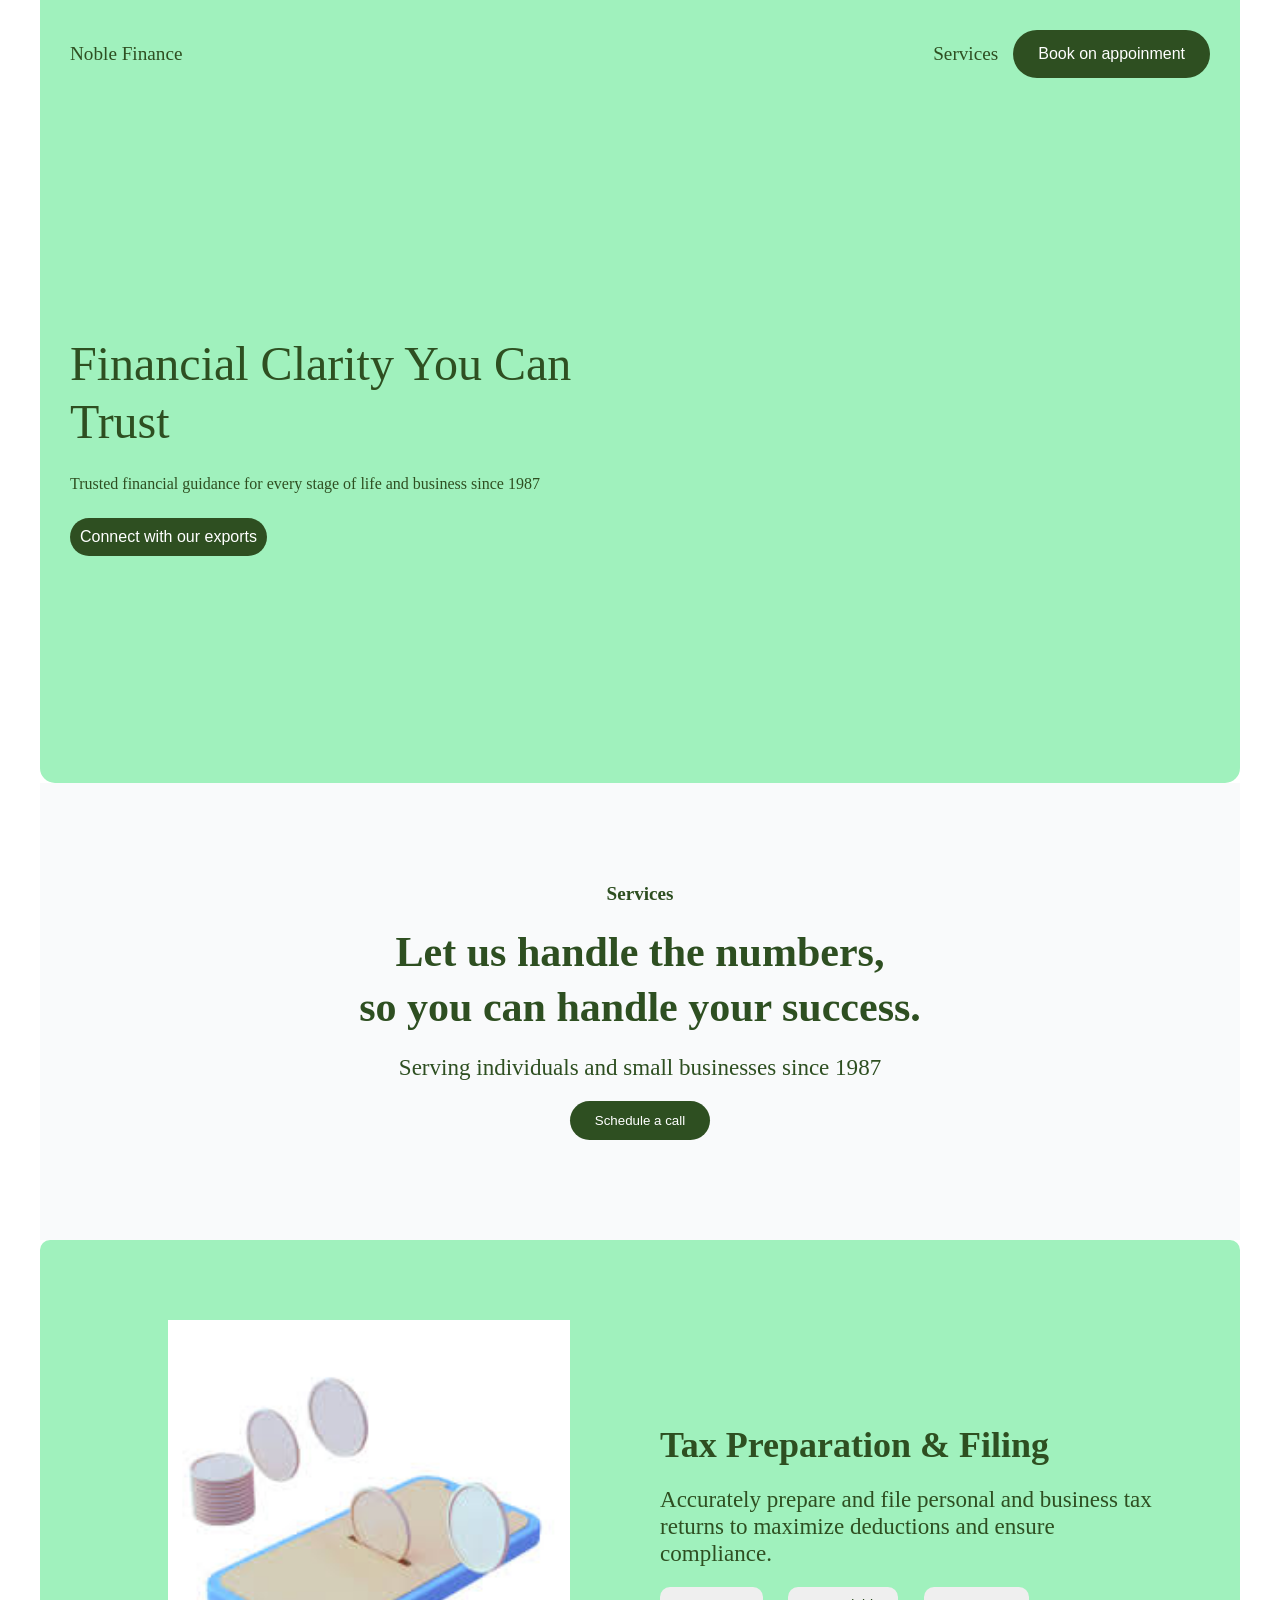
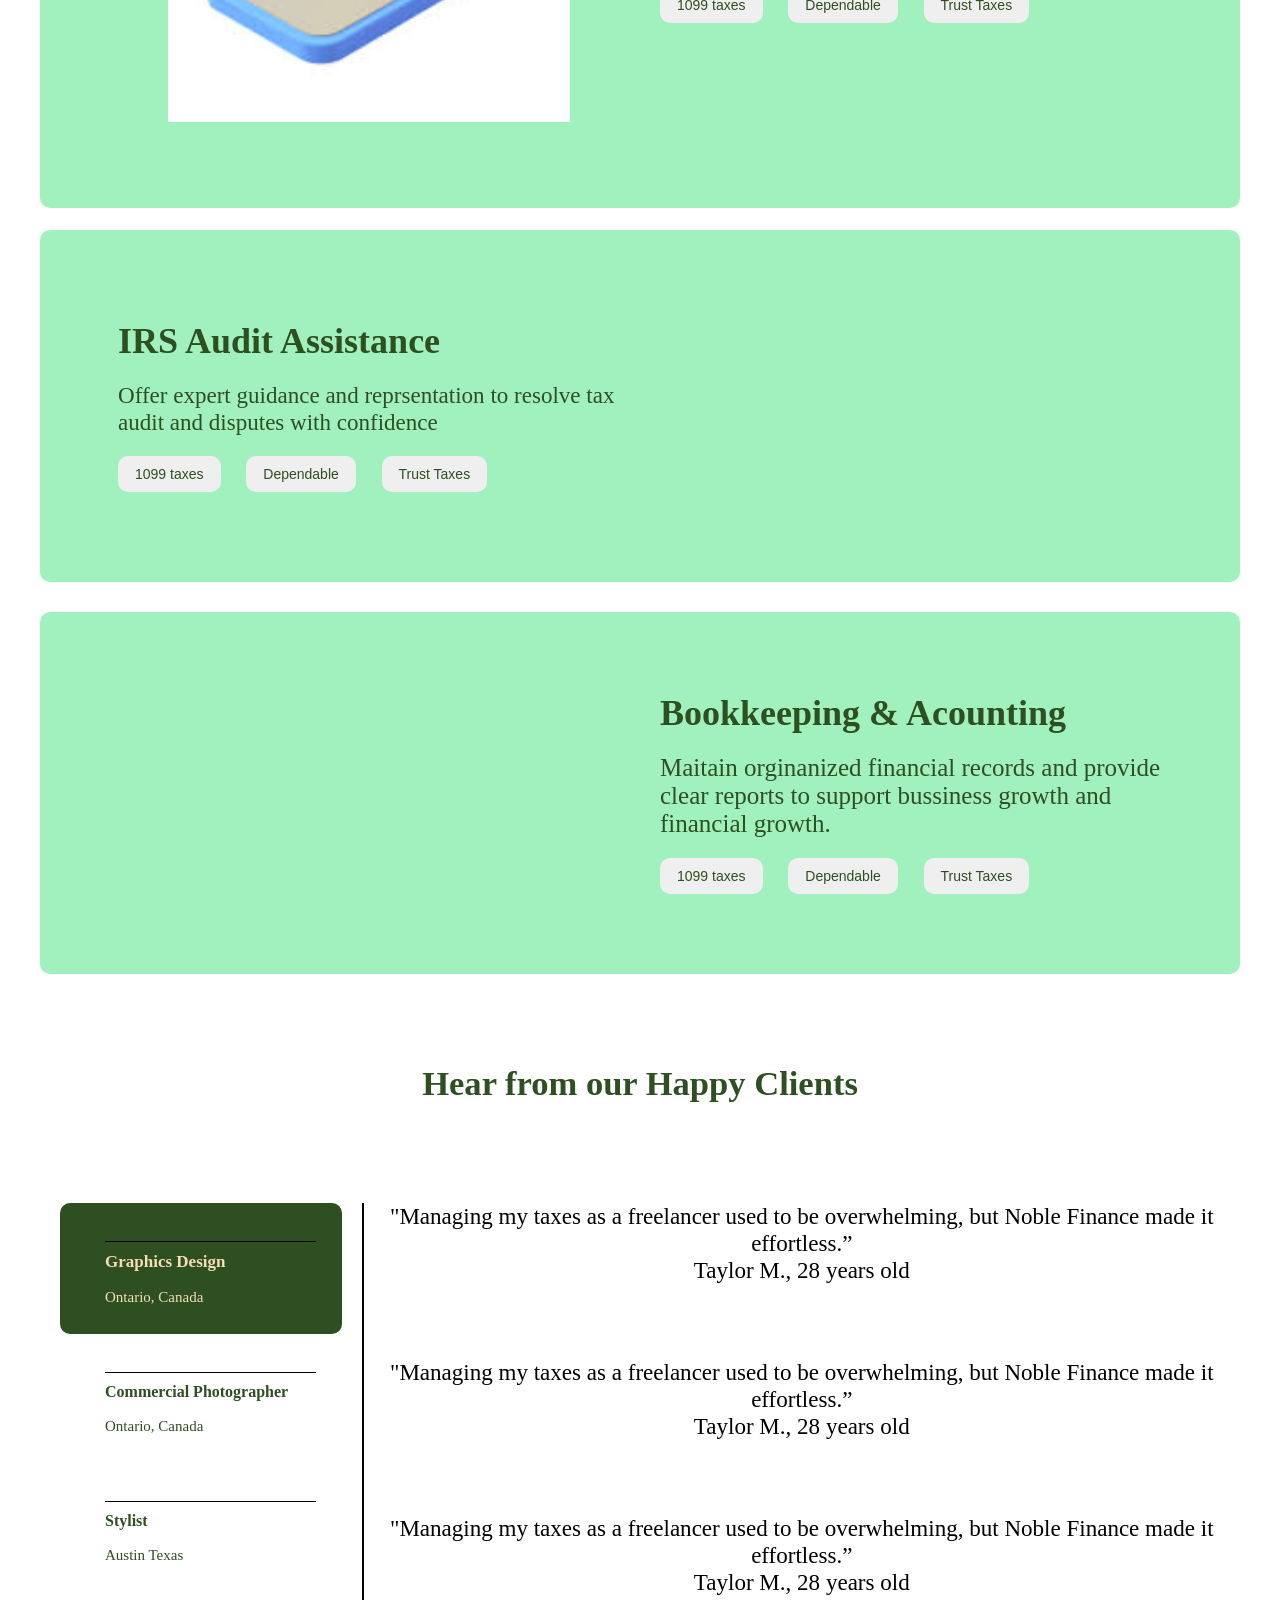
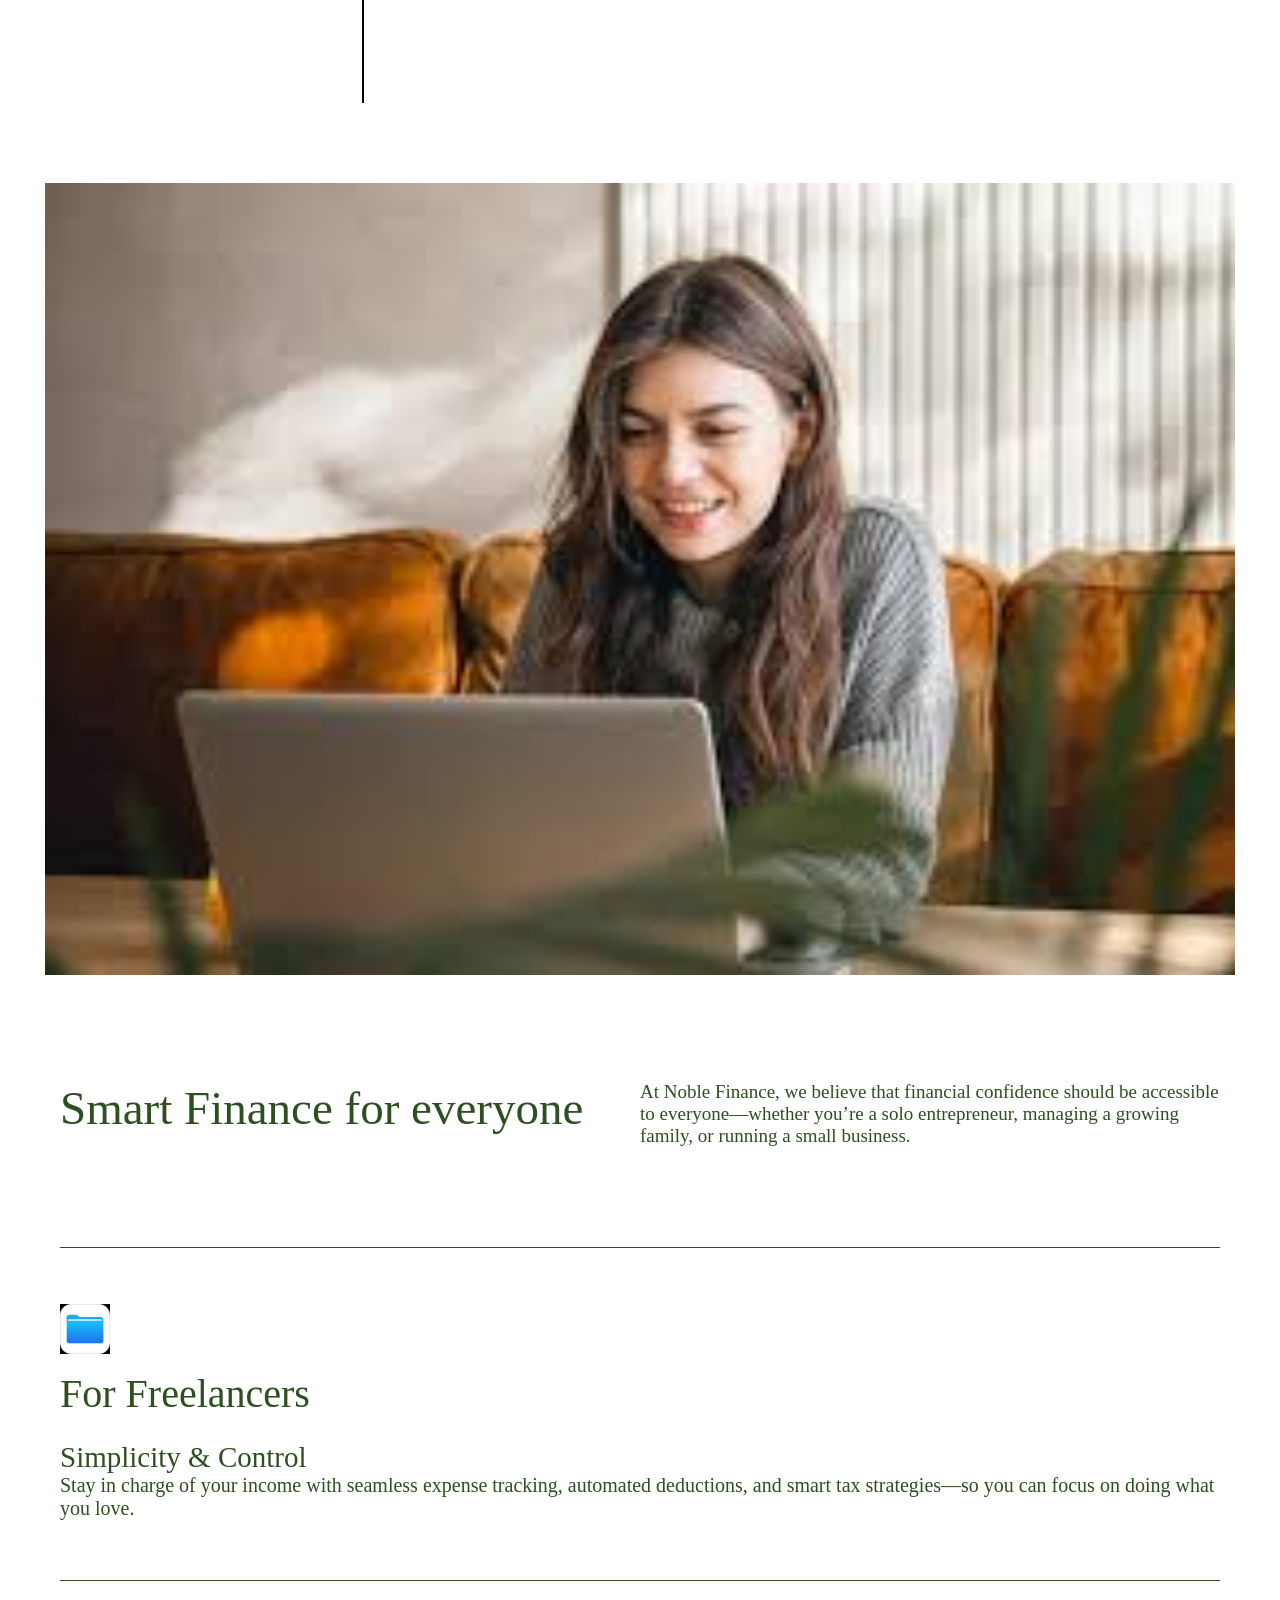
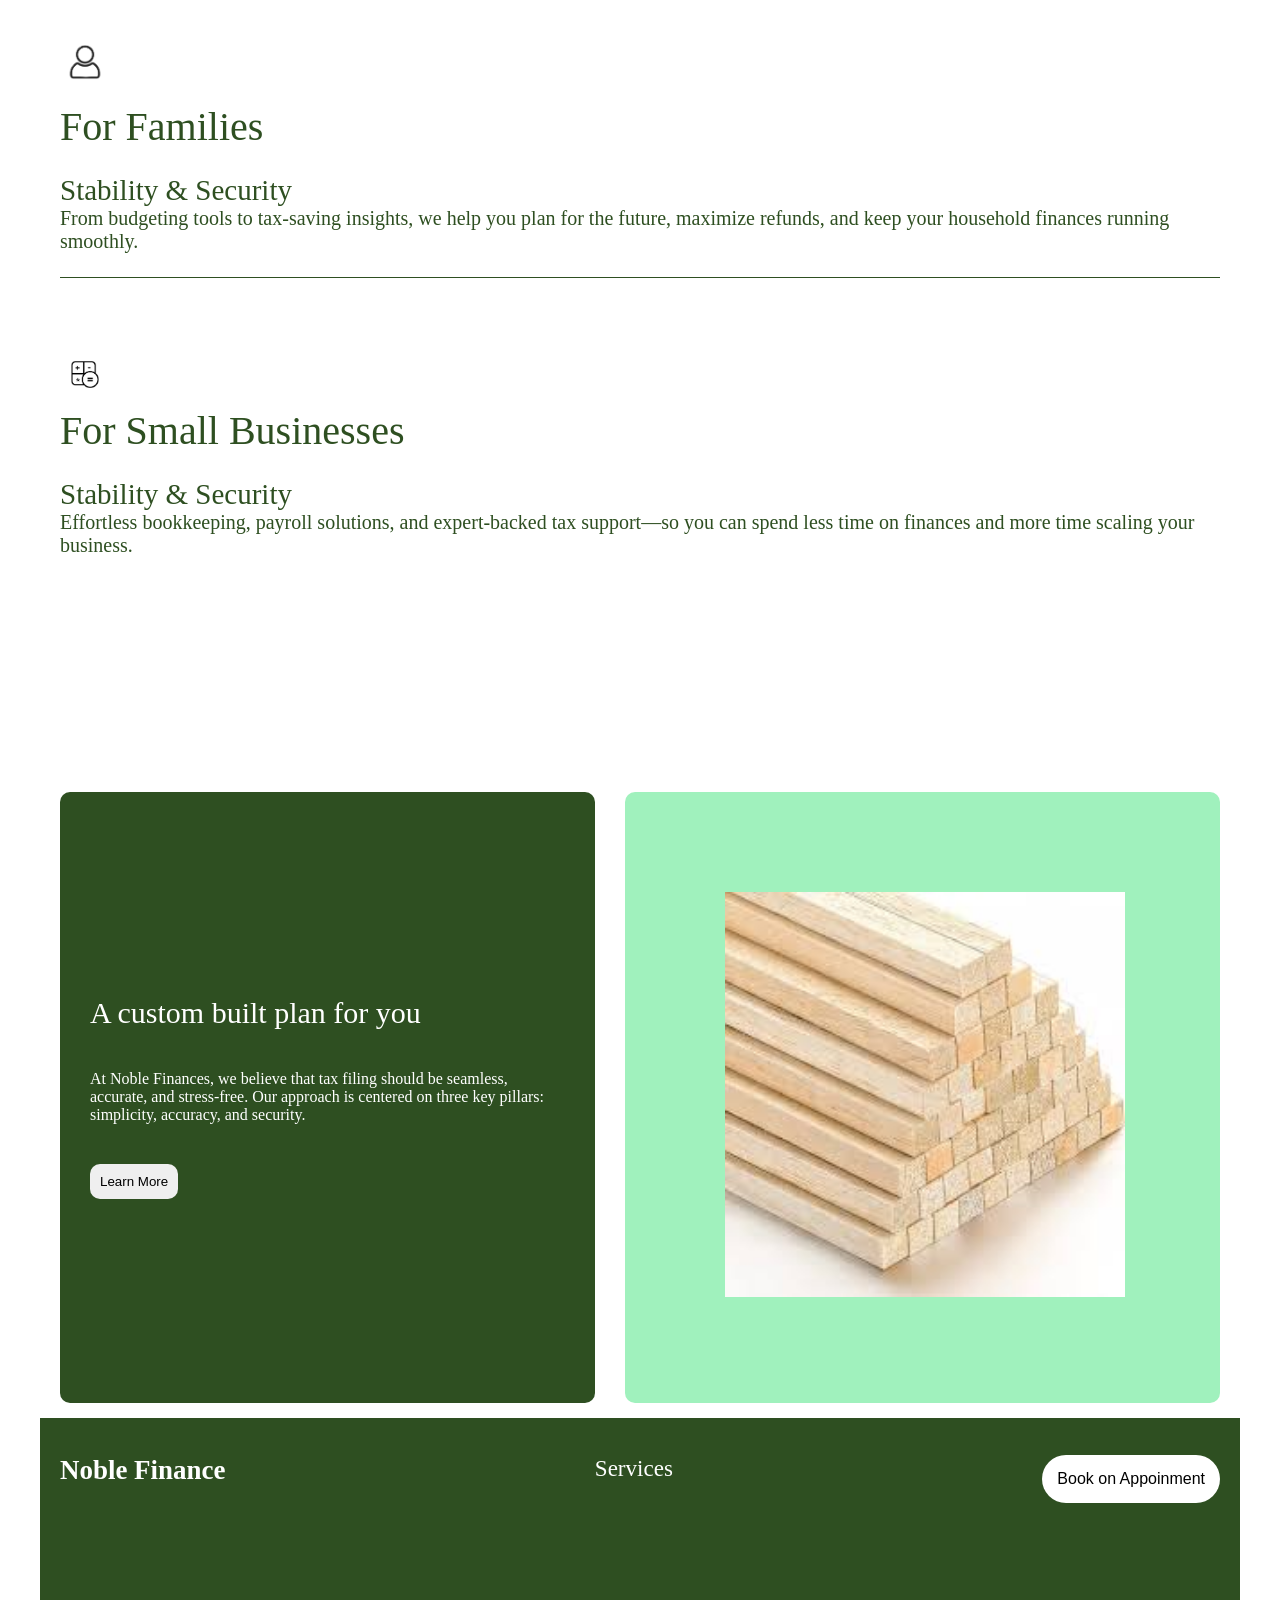
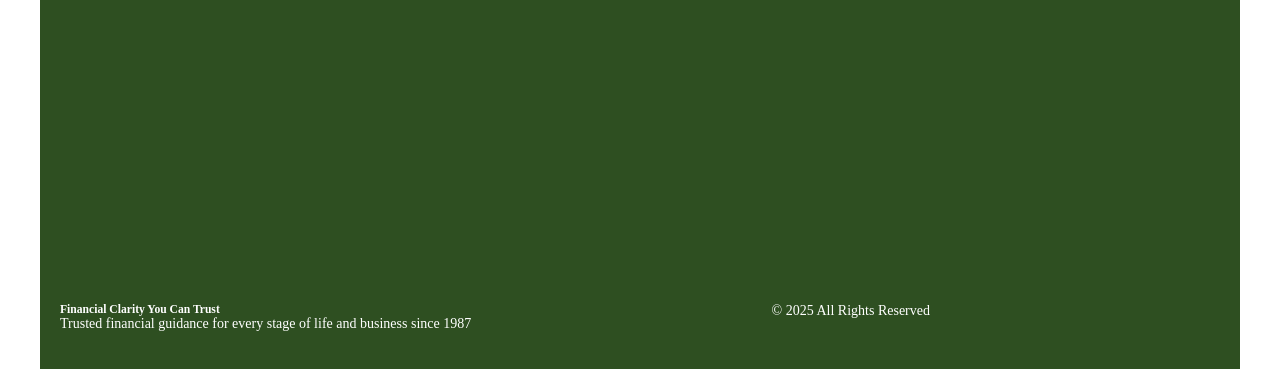
==== index.html @ bb0bbf6c "first commit" ====
<!doctype html>
<html lang="en">
  <head>
    <meta charset="UTF-8" />
    <meta name="viewport" content="width=device-width, initial-scale=1.0" />
    <link rel="stylesheet" href="style.css" />
    <title>Figma</title>
  </head>
  <body>
    <!-- NavBar -->
    <section>
      <div class="wrapper">
        <nav>
          <div class="Logo">
            <div>Noble Finance</div>
          </div>
          <div class="Nav-tables">
            <div><a href="Services.html" style="text-decoration: none;color: inherit;">Services</a></div>
            <div>
              <button><a href="booking.html" style="text-decoration: none;color: inherit;">Book <span>on appoinment</span></a></button>
            </div>
          </div>
        </nav>
      </div>
    </section>
    <!-- NavBar End -->
    <!-- MAin -->
    <section>
      <!-- Hero sectiom -->
      <div class="Main">
        <div class="wrapper">
          <div class="Hero-section">
            <div class="Hero-section-1">
              <div>
                <h3>Financial Clarity You Can Trust</h3>
              </div>
              <div>
                <p>
                  Trusted financial guidance for every stage of life and
                  business since 1987
                </p>
              </div>
              <div>
                <button>Connect with our exports</button>
              </div>
            </div>
            <div class="Hero-section-2">
              <img
                src="https://framerusercontent.com/images/1uCyG4A7eS5XrZx72uPsI8pF8Jg.png?width=686&height=658"
                alt=""
              />
            </div>
          </div>
        </div>
        <!-- Hero-section-End -->
        <!-- Services-Section -->
        <div class="wrapper">
          <section class="services">
            <div class="services-content">
              <h5>Services</h5>

              <h1>
                Let us handle the numbers,<br />
                so you can handle your success.
              </h1>

              <p>Serving individuals and small businesses since 1987</p>

              <button>Schedule a call</button>
            </div>
          </section>
        </div>
        <!-- services-section-end -->
        <!-- tax-section-start -->
        <div class="wrapper">
          <section class="tax">
            <div class="tax-container">
              <div class="tax-left">
                <img
                  src="[data-uri]"
                  alt="logo"
                />
              </div>

              <div class="tax-right">
                <h2>Tax Preparation & Filing</h2>
                <p>
                  Accurately prepare and file personal and business tax returns
                  to maximize deductions and ensure compliance.
                </p>

                <div class="features">
                  <button>1099 taxes</button>
                  <button>Dependable</button>
                  <button>Trust Taxes</button>
                </div>
              </div>
            </div>
          </section>
        </div>
        <!-- tax-section-end -->

        <!-- Benefit-section-start -->
        <div class="wrapper">
          <section class="Benefit-tax">
            <div class="Benefit-section">
              <div class="Benefit-right">
                <h2>IRS Audit Assistance</h2>
                <p>
                  Offer expert guidance and reprsentation to resolve tax audit
                  and disputes with confidence
                </p>

                <div class="features">
                  <button>1099 taxes</button>
                  <button>Dependable</button>
                  <button>Trust Taxes</button>
                </div>
              </div>
              <div class="Benefit-left">
                <img
                  src="https://encrypted-tbn1.gstatic.com/images?q=tbn:ANd9GcRqYCNcQDuOXvD6Y69pjGWUDdNzlSWhNcl59AVIXjoXqSaFPPNF"
                  alt=""
                />
              </div>
            </div>
          </section>
        </div>

        <!-- benefit-end-end -->
        <!-- CTA-sectiom-start -->
        <div class="wrapper">
          <section class="CTA">
            <div class="CTA-section">
              <div class="CTA-left">
                <img
                  src="https://encrypted-tbn0.gstatic.com/images?q=tbn:ANd9GcSzObElxvmZ9E0x_SMAFtZwhP_xDdFGvEmGbBU9E3GFb-F5IbGw"
                  alt=""
                />
              </div>
              <div class="CTA-right">
                 <h2>Bookkeeping & Acounting</h2>
                <p>
                  Maitain orginanized financial records and provide clear  reports to support bussiness growth and financial growth.
                </p>
                <div class="features">
                  <button>1099 taxes</button>
                  <button>Dependable</button>
                  <button>Trust Taxes</button>
                </div>
              </div>
          </section>
        </div>
        <!-- CTA-section-end -->
         <!-- Client-section-start-->
        <div class="wrapper">
          <section class="client-section">
            <div class="client-head">
              <h2>Hear from our Happy Clients</h2>
            </div>
            <div class="client-down">

            <div class="client-left">
              <a class="box">
                <hr style="border: 0; border-top: 1px solid black;width: 110%; margin: 10px 0;">
                <div class="box-up"><h2>Graphics Design</h2></div>
                <div class="box-down"><p>Ontario, Canada</p></div>
              </a>   

                 <div class="box-1">
                <hr style="border: 0; border-top: 1px solid black; width: 110%;  margin: 10px 0;">
                <div class="box-up"><h2>Commercial Photographer</h2></div>
                <div class="box-down"><p>Ontario, Canada</p></div>
                </div> 
                
                <div class="box-1">
                <hr style="border: 0; border-top: 1px solid black;  width: 110%; margin: 10px 0;">
                <div class="box-up"><h2>Stylist</h2></div>
                <div class="box-down"><p>Austin Texas</p></div>
                </div> 
            </div>
            
            <div class="line"></div>
            <div class="client-right">
              <div class="client-right-1">
              <div>
              <p>"Managing my taxes as a freelancer used to be overwhelming, but Noble Finance made it effortless.”</p>
              </div>
              <div><p>Taylor M., 28 years old</p></div>
              </div>
              <div class="client-right-2">
              <div>
              <p>"Managing my taxes as a freelancer used to be overwhelming, but Noble Finance made it effortless.”</p>
              </div>
              <div><p>Taylor M., 28 years old</p></div>
              </div>
              <div>
              <div class="client-right-3">
                <div>
              <p>"Managing my taxes as a freelancer used to be overwhelming, but Noble Finance made it effortless.”</p>
                </div>
                <div><p>Taylor M., 28 years old</p></div>
              </div>
              
              </div>
              </div>
            </div>
            
            
          </section>
        </div>
        <!-- Client-section-end -->
         <!-- image -->
          <div class="wrapper">
            <section class="image">
              <div class="img">
                <img src="[data-uri]" alt="">
              </div>
            </section>
          </div>
          <!-- image-end -->
           <!-- Smart Finance -start -->
            <div class="wrapper">
              <section class="Smart-Finance">
                <div class="Finance">
<div class="Finance-left">
  <h2>Smart Finance for everyone</h2>
</div>
<div class="Finance-right">
  <p>At Noble Finance, we believe that financial confidence should be accessible to everyone—whether you’re a solo entrepreneur, managing a growing family, or running a small business.</p>
</div> 
                </div>
                <div class="bar"></div>
                <div class="Finance-1">
<div class="Finance-1-left">
  
  <div>
    <img src="[data-uri]" alt="">
  </div>
  <div>
  <h2>For Freelancers</h2>
  </div>
</div>
<div class="Finance-1-right">
  <h4>Simplicity & Control</h4>
<p>Stay in charge of your income with seamless expense tracking, automated deductions, and smart tax strategies—so you can focus on doing what you love.</p></div> 
                </div>
                <div class="bar"></div>
                <div class="Finance-1">
<div class="Finance-1-left">
  
  <div>
<img src="[data-uri]" alt="">  </div>
  <div>
  <h2>For Families</h2>
  </div>
</div>
<div class="Finance-1-right">
  <h4>Stability & Security</h4>
<p>From budgeting tools to tax-saving insights, we help you plan for the future, maximize refunds, and keep your household finances running smoothly.</p>                </div>
                <div class="bar"></div>
                <div class="Finance-1">
<div class="Finance-1-left">
  
  <div>
<img src="[data-uri]" alt="">  </div>
  <div>
  <h2>For Small Businesses</h2>
  </div>
</div>
<div class="Finance-1-right">
  <h4>Stability & Security</h4>
<p>Effortless bookkeeping, payroll solutions, and expert-backed tax support—so you can spend less time on finances and more time scaling your business.</p>                </div>
             
              </section>
            </div>
            <!-- Smart Finance -end -->
             <!-- custom built section start -->
              <div class="wrapper">
                <section class="custom">
                  <div class="custom-built">
                    <div class="custom-built-left">
                      <div>
                        <h3>A custom built plan for you</h3>
                        
                        
                  <p>At Noble Finances, we believe that tax filing should be seamless, accurate, and stress-free. Our approach is centered on three key pillars: simplicity, accuracy, and security.</p>
                     <button>Learn More</button>
                </div>
                    </div>
                    <div class="custom-built-right">
                      <img src="[data-uri]" alt="">
                    </div>
                  </div> 

                  
                </section>
              </div>
              <!-- custom built  section end -->
               <!-- last-section-home-strt -->
                <div class="wrapper">
                  <section class="text">
                    <div class="heading">
                      <h3></h3>
                    </div>
                  </section>
                </div>
<!-- last-section home-end -->
         <!-- Footer-Section-start -->
          <div class="wrapper">
            <section class="footer-section">
              <div class="footer-inner">
                <div class="footer">
                  <h1>Noble Finance</h1>
                  <p><a href="Services.html" style="text-decoration: none;color: inherit;">Services</a></p>
                  <button><a href="booking.html" style="text-decoration: none;color: inherit;">Book <span>on Appoinment</span></a></button>
                </div>
                <div class="footer-end">
                  <div class="footer-end-left">
                    <h5>Financial Clarity You Can Trust</h5>
                    <p>Trusted financial guidance for every stage of life and business since 1987</p>
                  </div>
                  <div class="footer-end-right">
                    <p>© 2025 All Rights Reserved</p>
                  </div>
                </div>
              </div>
            </section>
          </div>
          <!-- Footer-section-end -->
      </div>
    </section>
    
  </body>
</html>
---- style.css ----
* {
  padding: 0;
  margin: 0;
  box-sizing: border-box;
}
section {
  width: 100%;
  padding: 0px 5px;
  font-size: larger;
}
.wrapper {
  width: 100%;
  max-width: 1200px;
  margin: 0 auto;
}
nav {
  background-color: rgb(160, 241, 189);
  display: flex;
  align-items: center;
  padding: 30px;
}
.Logo {
  width: 50%;
  color: rgb(46, 79, 33);
}
.Nav-tables {
  gap: 15px;
  width: 50%;
  color: rgb(46, 79, 33);
  display: flex;
  justify-content: end;
  align-items: center;
}
.Nav-tables button {
  border: none;
  color: white;
  font-size: medium;
  background-color: rgb(46, 79, 33);
  padding: 15px 25px;
  border-radius: 50px;
}
/* Main */
.Hero-section {
  height: 75vh;
  display: flex;
  align-items: center;
  background-color: rgb(160, 241, 189);
  color: rgb(46, 79, 33);
  border-bottom-left-radius: 15px;
  border-bottom-right-radius: 15px;
}
.Hero-section-1 {
  width: 60%;
  display: flex;
  flex-direction: column;
  gap: 25px;
  padding: 0px 30px;
}
.Hero-section-1 h3 {
  width: 78%;
  font-size: xxx-large;
  font-weight: 100;
  line-height: 1.2em;
}
.Hero-section-1 p {
  font-size: medium;
}
.Hero-section-1 button {
  color: white;
  font-size: medium;
  background-color: rgb(46, 79, 33);
  padding: 10px;
  border-radius: 50px;
  border: none;
}
.Hero-section-2 {
  width: 40%;
}
.Hero-section-2 img {
  width: 410px;
  position: relative;
}
/* Servies */
.services {
  padding: 100px 20px;
  background: #f9fafb;
  text-align: center;
}

.services-content {
  max-width: 800px;
  margin: auto;
}

.services h5 {
  color: #6b7280;
  margin-bottom: 20px;
  color: rgb(46, 79, 33);
}

.services h1 {
  font-size: 42px;
  color: rgb(46, 79, 33);
  line-height: 1.3;
}

.services p {
  margin: 20px 0;
  color: rgb(46, 79, 33);
}

.services button {
  padding: 12px 25px;
  background-color: rgb(46, 79, 33);
  border: none;
  border-radius: 25px;
  color: white;
}
/* tax */
.tax {
  padding: 80px 20px;
  background-color: rgb(160, 241, 189);
  border-radius: 10px;
}

.tax-container {
  width: 90%;
  margin: auto;
  display: flex;
  align-items: center;
  justify-content: space-between;
  gap: 40px;
  color: rgb(46, 79, 33);
}

.tax-left {
  width: 50%;
  text-align: center;
}

.tax-left img {
  width: 80%;
}

.tax-right {
  width: 50%;
}

.tax-right h2 {
  font-size: 36px;
  color: rgb(46, 79, 33);
  margin-bottom: 20px;
}

.tax-right p {
  color: rgb(46, 79, 33);
  margin-bottom: 20px;
}

.features button {
  margin-right: 20px;
  color: rgb(46, 79, 33);
  font-size: 14px;
  border-radius: 10px;
  padding: 10px 17px;
  border: none;
}
/* tax-section-end */
/* benefit-section-start */
.Benefit-tax {
  margin: 22px 20px 30px 0px;
  padding: 90px 20px;
  background-color: rgb(160, 241, 189);
  border-radius: 10px;
}
.Benefit-section {
  width: 90%;
  margin: auto;
  display: flex;
  align-items: center;
  justify-content: space-between;
  gap: 40px;
  color: rgb(46, 79, 33);
}
.Benefit-right {
  width: 50%;
}
.Benefit-left img {
  width: 80%;
}
.Benefit-left {
  width: 50%;
}
.Benefit-right h2 {
  font-size: 36px;
  color: rgb(46, 79, 33);
  margin-bottom: 20px;
}
.Benefit-right p {
  color: rgb(46, 79, 33);
  margin-bottom: 20px;
}
/* benefit-section-end */
/* CTA */
.CTA {
  padding: 80px 20px;
  background-color: rgb(160, 241, 189);
  border-radius: 10px;
}
.CTA-section {
  width: 90%;
  margin: auto;
  display: flex;
  align-items: center;
  justify-content: space-between;
  gap: 40px;
  color: rgb(46, 79, 33);
}
.CTA-left {
  width: 50%;
}
.CTA-left img {
  width: 80%;
}
.CTA-right {
  width: 50%;
}
.CTA-right h2 {
  font-size: 36px;
  color: rgb(46, 79, 33);
  margin-bottom: 20px;
}
.CTA-right p {
  font-size: 25px;
  color: rgb(46, 79, 33);
  margin-bottom: 20px;
}
/* CTA-section-end */
/* Client-section-start */
.client-section {
  padding: 80px 20px;
}

.client-head {
  text-align: center;
  color: rgb(46, 79, 33);
  margin: 10px;
}
.client-down {
  margin-top: 100px;
  width: 100%;
  display: flex;
}
.client-right {
  text-align: center;
}
.client-right-1,
.client-right-2,
.client-right-3 {
  margin-bottom: 75px;
}
.client-left {
  color: wheat;

  display: flex;

  width: 27%;
  border-radius: 10px;
  flex-direction: column;
}
.box-:active {
  background-color: lightgreen;
}

.box {
  background-color: rgb(46, 79, 33);
  font-size: 15px;
  padding: 28px 45px;
  border-radius: 10px;
}
.box h2 {
  margin-bottom: 17px;
  font-size: 17px;
}
.box-1 {
  color: rgb(46, 79, 33);
  font-size: 15px;
  padding: 28px 45px;
  border-radius: 10px;
}
.box-1 h2 {
  margin-bottom: 17px;
  font-size: 16px;
}
.line {
  border-left: 2px solid black; /* Line ka rang aur motai */
  height: 500px; /* Line ki lambai */
  margin: 0 20px; /* Line ke dono taraf fasla */
}
/* Client-section-end */
.image img {
  width: 100%;
}
/* Finance-start */
.Smart-Finance {
  padding: 100px 20px;
  color: rgb(46, 79, 33);
}
.Finance {
  display: flex;
  margin-bottom: 100px;
}
.Finance-left {
  width: 50%;
}
.Finance-left h2 {
  font-weight: 100;
  font-size: 47px;
}
.Finance-right {
  width: 50%;
}
.Finance-right p {
  font-size: 19px;
  font-weight: 100;
}
.bar {
  border-bottom: 1px solid rgb(46, 79, 33);
  width: 100%;
}
.Finance-1 {
  margin-bottom: 60px;
  margin-top: 56px;
  display: flex;
  flex-direction: column;
  gap: 24px;
}
.Finance-1-left img {
  width: 50px;
  margin-bottom: 10px;
}

.Finance-1-left h2 {
  font-weight: 100;
  font-size: 40px;
}
.Finance-1-right {
}
.Finance-1-right h4 {
  font-size: 29px;
  font-weight: 100;
}
.Finance-1-right p {
  font-weight: 100;
  font-size: 20px;
}
/* Finance-end */
/* custom-built strt */
.custom-built {
  display: flex;
}

.custom-built-left {
  width: 50%;
  padding: 100px 30px;
  background-color: rgb(46, 79, 33);
  border-radius: 10px;
  margin: 15px;
  color: white;
  display: flex;
  align-items: center;
}
.custom-built-left h3 {
  margin-bottom: 40px;
  font-size: 30px;
  font-weight: 100;
}
.custom-built-left p {
  margin-bottom: 40px;
  font-size: 16px;
  font-weight: 100;
}
.custom-built-left button {
  border-radius: 10px;
  padding: 10px;
  border: none;
}
.custom-built-right {
  border-radius: 10px;
  margin: 15px;
  padding: 100px;
  width: 50%;
  background-color: rgb(160, 241, 189);
}
.custom-built-right img {
  width: 400px;
}
/* custom-built end */
/* footer */
.footer-section {
  padding: 37px 20px;
  background-color: rgb(46, 79, 33);
  color: white;
}
.footer {
  display: flex;
  justify-content: space-between;
  margin-bottom: 400px;
}
footer h1 {
  font-size: large;
}
.footer-end {
  width: 75%;
  display: flex;
  font-size: 14px;
  justify-content: space-between;
}
.footer button {
  border: none;
  color: black;
  font-size: medium;
  background-color: white;
  padding: 15px;
  border-radius: 50px;
}
/* footer-end */
/* media Queery */
@media only screen and (width: 1280px) and (height: 538px) {
}
@media only screen and (width: 800px) and (height: 538px) {
  .wrapper {
    width: 100%;
    max-width: 1140px;
    margin: 0 auto;
  }
  nav {
    background-color: rgb(160, 241, 189);
    display: flex;
    align-items: center;
    padding: 20px 30px;
  }
  .Logo {
    width: 50%;
    color: rgb(46, 79, 33);
  }
  .Nav-tables {
    gap: 15px;
    width: 50%;
    color: rgb(46, 79, 33);
    display: flex;
    justify-content: end;
    align-items: center;
  }
  .Nav-tables button {
    color: white;
    font-size: 11px;
    background-color: rgb(46, 79, 33);
    padding: 10px 20px;
    border-radius: 50px;
  }
  .Hero-section {
    height: 85vh;
    display: flex;
    align-items: center;
    background-color: rgb(160, 241, 189);
    color: rgb(46, 79, 33);
    border-bottom-left-radius: 15px;
    border-bottom-right-radius: 15px;
  }
  .Hero-section-1 {
    width: 60%;
    display: flex;
    flex-direction: column;
    gap: 25px;
    padding: 0px 30px;
  }
  h3 {
    width: 79%;
    font-size: xxx-large;
    font-weight: 100;
    line-height: 1.2em;
  }
  .Hero-section-1 p {
    font-size: 20px;
  }
  .Hero-section-1 button {
    color: white;
    font-size: 14px;
    background-color: rgb(46, 79, 33);
    padding: 10px 20px;
    border-radius: 50px;
  }
  .Hero-section-2 {
    width: 40%;
  }
  .Hero-section-2 img {
    width: 300px;
    position: relative;
    left: 10px;
    top: 9px;
  }
  .tax {
    padding: 80px 20px;
    background-color: rgb(160, 241, 189);
    border-radius: 10px;
  }

  .tax-container {
    width: 90%;
    margin: auto;
    display: flex;
    align-items: center;
    justify-content: space-between;
    gap: 40px;
    color: rgb(46, 79, 33);
  }

  .tax-left {
    width: 50%;
    text-align: center;
  }

  .tax-left img {
    width: 80%;
  }

  .tax-right {
    width: 50%;
  }

  .tax-right h2 {
    font-size: 36px;
    color: rgb(46, 79, 33);
    margin-bottom: 20px;
  }

  .tax-right p {
    font-size: smaller;
    color: rgb(46, 79, 33);
    margin-bottom: 20px;
  }
  .features {
    display: flex;
    font-size: 20px;
  }
  .features button {
    margin-right: 20px;
    color: rgb(46, 79, 33);
    font-size: 14px;
    border-radius: 10px;
    padding: 6px;
    border: none;
  }
  .Benefit-tax {
    margin: 22px 20px 30px 0px;
    padding: 90px 20px;
    background-color: rgb(160, 241, 189);
    border-radius: 10px;
  }
  .Benefit-section {
    width: 90%;
    margin: auto;
    display: flex;
    align-items: center;
    justify-content: space-between;
    gap: 40px;
    color: rgb(46, 79, 33);
  }
  .Benefit-right {
    width: 52%;
  }
  .Benefit-left img {
    width: 100%;
  }
  .Benefit-left {
    width: 48%;
  }
  .Benefit-right h2 {
    font-size: 36px;
    color: rgb(46, 79, 33);
    margin-bottom: 20px;
  }
  .Benefit-right p {
    font-size: 15px;
    color: rgb(46, 79, 33);
    margin-bottom: 20px;
  }
  .CTA-right h2 {
    font-size: 28px;
    color: rgb(46, 79, 33);
    margin-bottom: 20px;
  }
  .CTA-right p {
    font-size: 15px;
    color: rgb(46, 79, 33);
    margin-bottom: 20px;
  }
  /* Client-section-start */
  .client-section {
    padding: 20px 10px;
  }

  .client-head {
    text-align: center;
    color: rgb(46, 79, 33);
    font-size: 20px;
  }
  .client-down {
    width: 100%;
    display: flex;
  }
  .client-left {
    color: wheat;
    display: flex;
    width: 50%;
    border-radius: 10px;
    flex-direction: column;
  }
  .client-right {
    display: flex;
    flex-direction: column;
    gap: 75px;
  }
  .client-right-1,
  .client-right-2,
  .client-right-3 {
    margin-bottom: 15px;
    font-size: smaller;
    text-align: center;
    display: flex;
    flex-direction: column;
    gap: 10px;
  }

  .box {
    background-color: rgb(46, 79, 33);
    font-size: 15px;
    padding: 28px 45px;
    border-radius: 10px;
  }
  .box h2 {
    margin-bottom: 17px;
    font-size: 17px;
  }
  .box-1 {
    color: rgb(46, 79, 33);
    font-size: 15px;
    padding: 28px 45px;
    border-radius: 10px;
  }
  .box-1 h2 {
    margin-bottom: 17px;
    font-size: 16px;
  }
  .line {
    border-left: 2px solid black; /* Line ka rang aur motai */
    height: 500px; /* Line ki lambai */
    margin: 0 20px; /* Line ke dono taraf fasla */
  }
  /* custom-built strt */
  .custom-built {
    display: flex;
  }

  .custom-built-left {
    width: 50%;
    padding: 10px 20px;
    background-color: rgb(46, 79, 33);
    border-radius: 10px;
    margin: 5px;
    color: white;
    display: flex;
    align-items: center;
  }
  .custom-built-left h3 {
    margin-bottom: 36px;
    font-size: 23px;
    font-weight: 100;
  }
  .custom-built-left p {
    margin-bottom: 40px;
    font-size: 16px;
    font-weight: 100;
  }
  .custom-built-left button {
    border-radius: 10px;
    padding: 10px;
    border: none;
  }
  .custom-built-right {
    border-radius: 10px;
    margin: 5px;
    width: 50%;
    background-color: rgb(160, 241, 189);
  }
  .custom-built-right img {
    width: 200px;
  }

  /* Finance-start */
  .Smart-Finance {
    padding: 10px;
    color: rgb(46, 79, 33);
  }
  .Finance {
    display: flex;
    align-items: center;
    margin-bottom: 100px;
  }
  .Finance-left {
    width: 50%;
  }
  .Finance-left h2 {
    text-align: center;
    font-weight: 100;
    font-size: 33px;
  }
  .Finance-right {
    width: 50%;
  }
  .Finance-right p {
    margin-top: 48px;
    margin-left: 10px;
    font-size: 18px;
    font-weight: 100;
  }
  .bar {
    border-bottom: 1px solid rgb(46, 79, 33);
    width: 100%;
  }
  .Finance-1 {
    margin-bottom: 60px;
    margin-top: 56px;
    display: flex;
    flex-direction: column;
    gap: 24px;
  }
  .Finance-1-left img {
    width: 30px;
    margin-bottom: 10px;
  }

  .Finance-1-left h2 {
    font-weight: 100;
    font-size: 33px;
  }
  .Finance-1-right {
  }
  .Finance-1-right h4 {
    font-size: 20px;
    font-weight: 100;
  }
  .Finance-1-right p {
    font-weight: 100;
    font-size: 20px;
  }
  /* Finance-end */
  /* footer */
  .footer-section {
    padding: 20px;
    background-color: rgb(46, 79, 33);
    color: white;
  }
  .footer {
    display: flex;
    justify-content: space-between;
    margin-bottom: 200px;
  }
  .footer h1 {
    font-size: 20px;
  }
  .footer-end {
    width: 100%;
    display: flex;
    font-size: 14px;
    justify-content: space-between;
  }
  .footer-end-left h5 {
    font-size: medium;
  }
  .footer button {
    border: none;
    color: black;
    font-size: small;
    background-color: white;
    padding: 10px;
    border-radius: 50px;
  }
  /* footer-end */
}
@media (max-width: 375px) and (max-height: 700px) {
  .wrapper {
    width: 100%;
    padding: 0 15px;
  }
  nav {
    background-color: rgb(160, 241, 189);
    display: flex;
    align-items: center;
    padding: 10px;
    border-bottom: 1px solid black;
  }
  .Logo {
    width: 50%;
    color: rgb(46, 79, 33);
  }
  .Nav-tables {
    gap: 15px;
    width: 50%;
    color: rgb(46, 79, 33);
    display: flex;
    justify-content: end;
    align-items: center;
  }
  .Nav-tables button {
    color: white;
    font-size: 11px;
    background-color: rgb(46, 79, 33);
    padding: 10px 20px;
    border-radius: 50px;
  }
  .Nav-tables button span {
    display: none;
  }

  .Hero-section {
    flex-direction: column-reverse;
    height: auto; /* ❗ important */
    padding: 20px 0;
  }

  .Hero-section-1 {
    width: 100%;
    padding: 0 15px;
    align-items: center;
    text-align: center;
  }
  .Hero-section-1 button {
    color: white;
    font-size: 14px;
    background-color: rgb(46, 79, 33);
    padding: 6px 11px;
    border-radius: 50px;
  }

  h3 {
    width: 100%;
    font-size: 23px;
  }
  p {
    font-size: medium;
  }
  .Hero-section-2 {
    width: 100%;
    text-align: center;
  }

  .Hero-section-2 img {
    width: 80%;
    position: static;
  }
  .services h1 {
    font-size: 28px;
  }
  .tax {
    background-color: rgb(160, 241, 189);
    border-radius: 10px;
  }

  .tax-container {
    display: block;
  }

  .tax-left {
    width: 100%;
  }

  .tax-left img {
  }

  .tax-right {
    margin-top: 15px;
    width: 100%;
  }

  .tax-right h2 {
    font-size: 24px;
    color: rgb(46, 79, 33);
  }

  .tax-right p {
    font-size: 14px;
  }
  .features {
    display: flex;
  }
  .features button {
    font-size: 9px;
    padding: 10px 10px;
  }
  .Benefit-tax {
    margin: 22px 20px 30px 0px;
    padding: 90px 20px;
    background-color: rgb(160, 241, 189);
    border-radius: 10px;
  }
  .Benefit-section {
    width: 90%;
    margin: auto;
    display: flex;
    flex-direction: column-reverse;
    align-items: center;
    justify-content: space-between;
    gap: 40px;
    color: rgb(46, 79, 33);
  }
  .Benefit-right {
    width: 100%;
  }
  .Benefit-left img {
    width: 100%;
  }
  .Benefit-left {
    width: 100%;
  }
  .Benefit-right h2 {
    font-size: 29px;
    color: rgb(46, 79, 33);
    margin-bottom: 20px;
  }
  .Benefit-right p {
    font-size: 15px;
    color: rgb(46, 79, 33);
    margin-bottom: 20px;
  }
  .CTA {
    padding: 80px 20px;
    background-color: rgb(160, 241, 189);
    border-radius: 10px;
  }
  .CTA-section {
    width: 90%;
    margin: auto;
    display: flex;
    flex-direction: column;
    align-items: center;
    justify-content: space-between;
    gap: 40px;
    color: rgb(46, 79, 33);
  }
  .CTA-left {
    width: 100%;
  }
  .CTA-left img {
    width: 90%;
  }
  .CTA-right {
    width: 100%;
  }
  .CTA-right h2 {
    font-size: 23px;
    color: rgb(46, 79, 33);
    margin-bottom: 20px;
  }
  .CTA-right p {
    font-size: 10px;
    color: rgb(46, 79, 33);
    margin-bottom: 20px;
  }
  /* foter */
  .footer-section {
    padding: 5px;
    background-color: rgb(46, 79, 33);
    color: white;
  }
  .footer {
    display: flex;
    align-items: center;
    justify-content: space-between;
    margin-bottom: 200px;
  }
  .footer h1 {
    font-size: medium;
  }
  .footer-end {
    width: 100%;

    font-size: 15px;
  }
  .footer-end-left p {
    font-size: 10px;
  }
  .footer-end-right p {
    font-size: 10px;
  }
  .footer button {
    border: none;
    color: black;
    font-size: medium;
    background-color: white;
    padding: 2px 12px;
    border-radius: 50px;
  }
  .footer button span {
    display: none;
  }
  /* Client-section-start */
  .client-section {
    padding: 20px 10px;
  }

  .client-head {
    text-align: center;
    color: rgb(46, 79, 33);
    font-size: 20px;
  }
  .client-down {
    width: 100%;
    display: flex;
  }
  .client-left {
    color: wheat;
    display: flex;
    width: 50%;
    border-radius: 10px;
    flex-direction: column;
  }
  .client-right {
    display: flex;
    flex-direction: column;
    gap: 75px;
  }
  .client-right-1,
  .client-right-2,
  .client-right-3 {
    margin-bottom: 14px;
    font-size: smaller;
    text-align: center;
    display: flex;
    flex-direction: column;
    gap: 10px;
  }

  .box {
    background-color: rgb(46, 79, 33);
    font-size: 15px;
    padding: 28px 45px;
    border-radius: 10px;
  }
  .box h2 {
    margin-bottom: 17px;
    font-size: 17px;
  }
  .box-1 {
    color: rgb(46, 79, 33);
    font-size: 15px;
    padding: 28px 45px;
    border-radius: 10px;
  }
  .box-1 h2 {
    margin-bottom: 17px;
    font-size: 16px;
  }
  .line {
    display: none;
    border-left: 2px solid black; /* Line ka rang aur motai */
    height: 500px; /* Line ki lambai */
    margin: 0 20px; /* Line ke dono taraf fasla */
  }
  /* Client-section-start */
  .client-section {
    padding: 20px 10px;
  }

  .client-head {
    text-align: center;
    color: rgb(46, 79, 33);
    font-size: 15px;
  }
  .client-down {
    width: 100%;
    display: flex;
  }
  .client-left {
    color: wheat;
    display: flex;
    width: 100%;
    border-radius: 10px;
    flex-direction: column;
  }
  .client-right {
    display: none;
  }
  .client-right-1,
  .client-right-2,
  .client-right-3 {
    margin-bottom: 15px;
    font-size: smaller;
    text-align: center;
    display: flex;
    flex-direction: column;
    gap: 10px;
  }

  .box {
    background-color: rgb(46, 79, 33);
    font-size: 15px;
    padding: 28px 45px;
    border-radius: 10px;
  }
  .box h2 {
    margin-bottom: 17px;
    font-size: 17px;
  }
  .box-1 {
    color: rgb(46, 79, 33);
    font-size: 15px;
    padding: 28px 45px;
    border-radius: 10px;
  }
  .box-1 h2 {
    margin-bottom: 17px;
    font-size: 16px;
  }
  .line {
    border-left: 2px solid black; /* Line ka rang aur motai */
    height: 500px; /* Line ki lambai */
    margin: 0 20px; /* Line ke dono taraf fasla */
  }
  /* custom-built strt */
  .custom-built {
    display: flex;
    flex-direction: column-reverse;
  }

  .custom-built-left {
    width: 100%;
    padding: 10px 20px;
    background-color: rgb(46, 79, 33);
    border-radius: 10px;
    margin: 5px;
    color: white;
    display: flex;
    align-items: center;
  }
  .custom-built-left h3 {
    margin-bottom: 36px;
    font-size: 23px;
    font-weight: 100;
  }
  .custom-built-left p {
    margin-bottom: 40px;
    font-size: 16px;
    font-weight: 100;
  }
  .custom-built-left button {
    border-radius: 10px;
    padding: 10px;
    border: none;
  }
  .custom-built-right {
    padding: 70px;
    border-radius: 10px;
    margin: 5px;
    width: 100%;
    background-color: rgb(160, 241, 189);
  }
  .custom-built-right img {
    width: 150px;
  }
  /* Finance-start */
  .Smart-Finance {
    padding: 10px;
    color: rgb(46, 79, 33);
  }
  .Finance {
    gap: 23px;
    display: flex;
    flex-direction: column;
    margin-bottom: 20px;
  }
  .Finance-left {
    width: 100%;
  }
  .Finance-left h2 {
    font-weight: 100;
    font-size: 28px;
  }
  .Finance-right {
    width: 100%;
  }
  .Finance-right p {
    font-size: 15px;
    font-weight: 100;
  }
  .bar {
    border-bottom: 1px solid rgb(46, 79, 33);
    width: 100%;
  }
  .Finance-1 {
    margin-bottom: 60px;
    margin-top: 6px;
    display: flex;
    flex-direction: column;
    gap: 20px;
  }
  .Finance-1-left img {
    width: 40px;
    margin-bottom: 10px;
  }

  .Finance-1-left h2 {
    font-weight: 100;
    font-size: 24px;
  }
  .Finance-1-right {
  }
  .Finance-1-right h4 {
    margin-bottom: 15px;
    font-size: 24px;
    font-weight: 100;
  }
  .Finance-1-right p {
    font-weight: 100;
    font-size: 15px;
  }
  /* Finance-end */
}
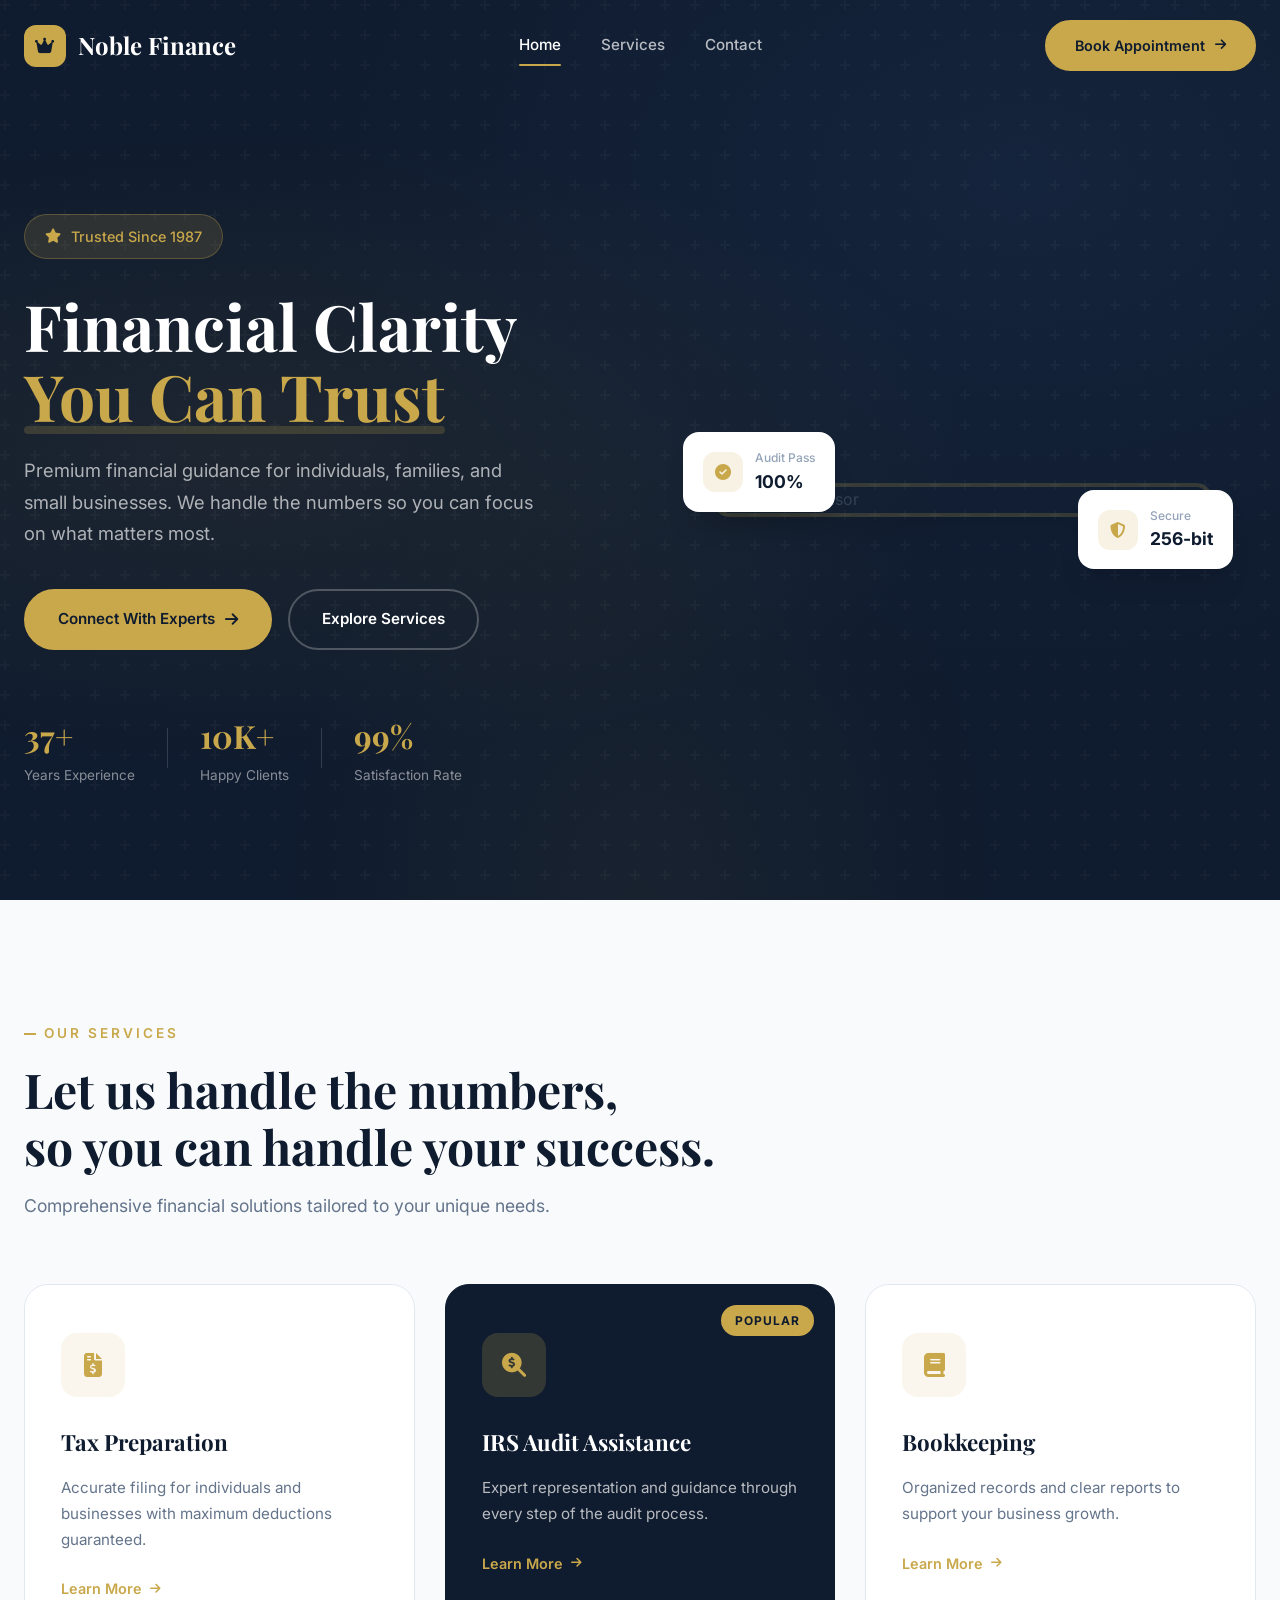
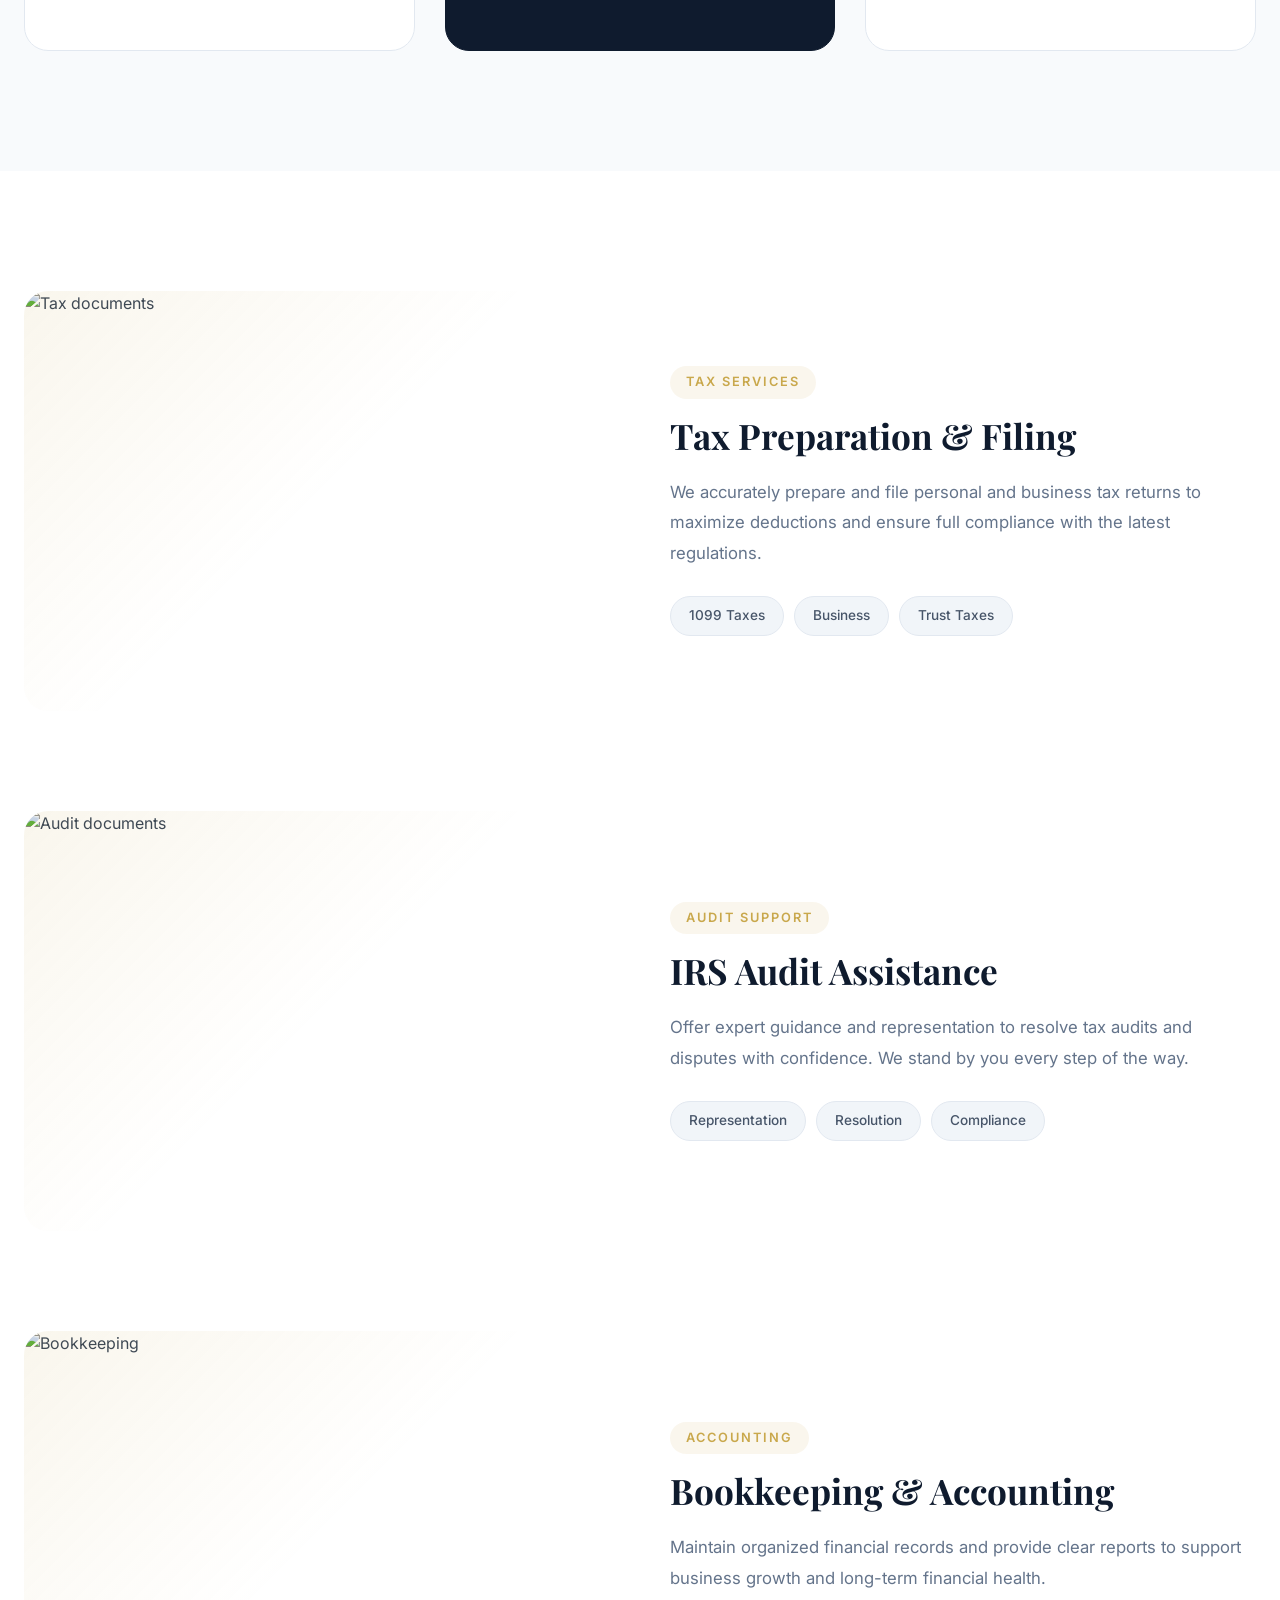
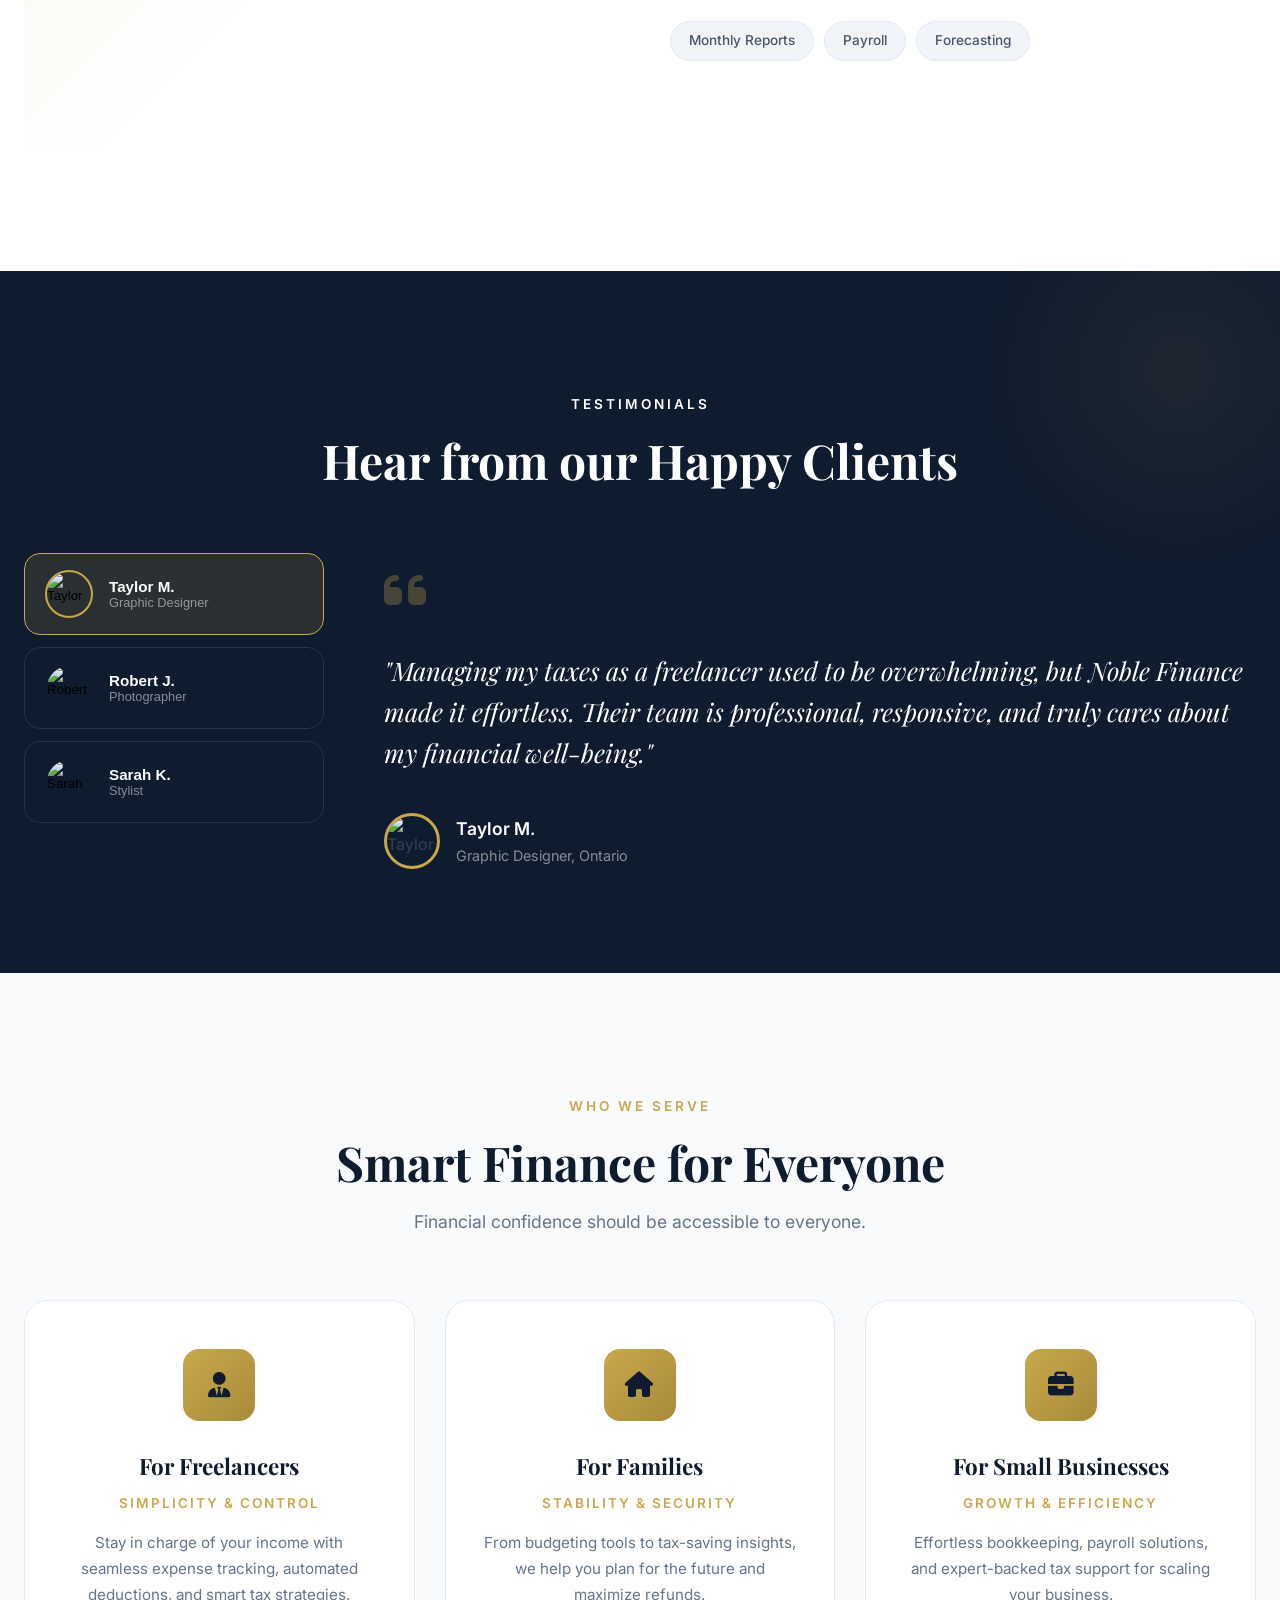
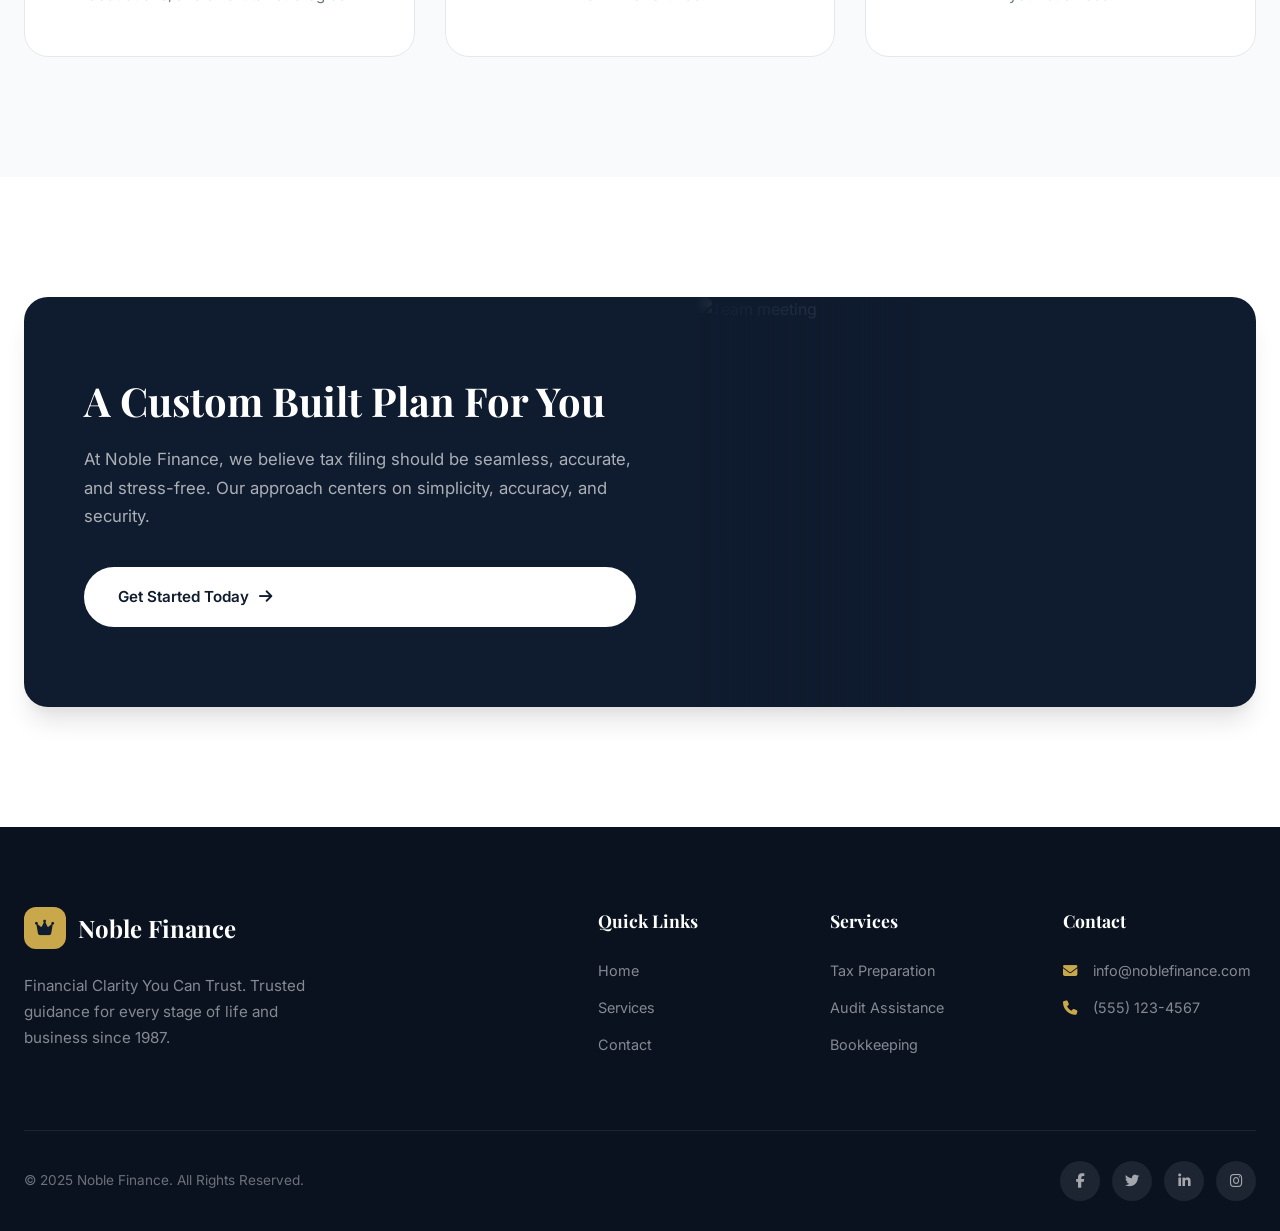
==== commit 18785eea: "chnge" ====
--- a/index.html
+++ b/index.html
@@ -1,335 +1,1862 @@
-<!doctype html>
+<!DOCTYPE html>
 <html lang="en">
-  <head>
-    <meta charset="UTF-8" />
-    <meta name="viewport" content="width=device-width, initial-scale=1.0" />
-    <link rel="stylesheet" href="style.css" />
-    <title>Figma</title>
-  </head>
-  <body>
-    <!-- NavBar -->
-    <section>
-      <div class="wrapper">
-        <nav>
-          <div class="Logo">
-            <div>Noble Finance</div>
-          </div>
-          <div class="Nav-tables">
-            <div><a href="Services.html" style="text-decoration: none;color: inherit;">Services</a></div>
-            <div>
-              <button><a href="booking.html" style="text-decoration: none;color: inherit;">Book <span>on appoinment</span></a></button>
+<head>
+    <meta charset="UTF-8">
+    <meta name="viewport" content="width=device-width, initial-scale=1.0">
+    <style>
+/* ========================================
+   NOBLE FINANCE - Modern Design System
+   Theme: Dark Navy + Gold Accent
+   ======================================== */
+
+/* CSS Variables */
+:root {
+    --primary: #0f1b2e;
+    --primary-light: #1a2d4a;
+    --primary-dark: #0a1220;
+    --accent: #c9a84c;
+    --accent-light: #e0c878;
+    --accent-dark: #a88a3a;
+    --white: #ffffff;
+    --gray-50: #f8fafc;
+    --gray-100: #f1f5f9;
+    --gray-200: #e2e8f0;
+    --gray-300: #cbd5e1;
+    --gray-400: #94a3b8;
+    --gray-500: #64748b;
+    --gray-600: #475569;
+    --gray-700: #334155;
+    --gray-800: #1e293b;
+    --gray-900: #0f172a;
+    --success: #10b981;
+    --font-heading: 'Playfair Display', serif;
+    --font-body: 'Inter', sans-serif;
+    --shadow-sm: 0 1px 2px rgba(0,0,0,0.05);
+    --shadow-md: 0 4px 6px -1px rgba(0,0,0,0.1), 0 2px 4px -1px rgba(0,0,0,0.06);
+    --shadow-lg: 0 10px 15px -3px rgba(0,0,0,0.1), 0 4px 6px -2px rgba(0,0,0,0.05);
+    --shadow-xl: 0 20px 25px -5px rgba(0,0,0,0.1), 0 10px 10px -5px rgba(0,0,0,0.04);
+    --shadow-glow: 0 0 40px rgba(201,168,76,0.15);
+    --radius-sm: 8px;
+    --radius-md: 12px;
+    --radius-lg: 16px;
+    --radius-xl: 24px;
+    --radius-full: 9999px;
+    --transition: all 0.3s cubic-bezier(0.4, 0, 0.2, 1);
+    --transition-slow: all 0.5s cubic-bezier(0.4, 0, 0.2, 1);
+}
+
+/* Reset & Base */
+*, *::before, *::after {
+    margin: 0;
+    padding: 0;
+    box-sizing: border-box;
+}
+
+html {
+    scroll-behavior: smooth;
+}
+
+body {
+    font-family: var(--font-body);
+    color: var(--gray-700);
+    background: var(--white);
+    line-height: 1.6;
+    overflow-x: hidden;
+    -webkit-font-smoothing: antialiased;
+}
+
+.container {
+    width: 100%;
+    max-width: 1280px;
+    margin: 0 auto;
+    padding: 0 24px;
+}
+
+img {
+    max-width: 100%;
+    height: auto;
+    display: block;
+}
+
+a {
+    text-decoration: none;
+    color: inherit;
+}
+
+/* ========================================
+   NAVIGATION
+   ======================================== */
+
+.navbar {
+    position: fixed;
+    top: 0;
+    left: 0;
+    right: 0;
+    z-index: 1000;
+    padding: 20px 0;
+    transition: var(--transition);
+    background: transparent;
+}
+
+.navbar.scrolled {
+    background: rgba(15, 27, 46, 0.95);
+    backdrop-filter: blur(20px);
+    -webkit-backdrop-filter: blur(20px);
+    padding: 14px 0;
+    box-shadow: var(--shadow-md);
+}
+
+.nav-container {
+    max-width: 1280px;
+    margin: 0 auto;
+    padding: 0 24px;
+    display: flex;
+    align-items: center;
+    justify-content: space-between;
+}
+
+.logo {
+    display: flex;
+    align-items: center;
+    gap: 12px;
+    font-family: var(--font-heading);
+    font-size: 1.5rem;
+    font-weight: 700;
+    color: var(--white);
+    transition: var(--transition);
+}
+
+.logo-icon {
+    width: 42px;
+    height: 42px;
+    background: var(--accent);
+    border-radius: var(--radius-md);
+    display: flex;
+    align-items: center;
+    justify-content: center;
+    color: var(--primary);
+    font-size: 1.1rem;
+}
+
+.nav-links {
+    display: flex;
+    align-items: center;
+    gap: 40px;
+}
+
+.nav-link {
+    font-size: 0.95rem;
+    font-weight: 500;
+    color: rgba(255,255,255,0.7);
+    position: relative;
+    transition: var(--transition);
+    padding: 8px 0;
+}
+
+.nav-link::after {
+    content: '';
+    position: absolute;
+    bottom: 0;
+    left: 0;
+    width: 0;
+    height: 2px;
+    background: var(--accent);
+    transition: var(--transition);
+    border-radius: 2px;
+}
+
+.nav-link:hover,
+.nav-link.active {
+    color: var(--white);
+}
+
+.nav-link:hover::after,
+.nav-link.active::after {
+    width: 100%;
+}
+
+.nav-cta {
+    display: flex;
+    align-items: center;
+    gap: 10px;
+    background: var(--accent);
+    color: var(--primary);
+    padding: 12px 28px;
+    border-radius: var(--radius-full);
+    font-weight: 600;
+    font-size: 0.9rem;
+    transition: var(--transition);
+    border: 2px solid var(--accent);
+}
+
+.nav-cta:hover {
+    background: transparent;
+    color: var(--accent);
+    transform: translateY(-2px);
+    box-shadow: 0 8px 25px rgba(201,168,76,0.3);
+}
+
+.nav-cta i {
+    font-size: 0.8rem;
+    transition: var(--transition);
+}
+
+.nav-cta:hover i {
+    transform: translateX(4px);
+}
+
+.mobile-toggle {
+    display: none;
+    background: none;
+    border: none;
+    color: var(--white);
+    font-size: 1.5rem;
+    cursor: pointer;
+    padding: 8px;
+}
+
+.mobile-menu {
+    display: none;
+    position: fixed;
+    top: 80px;
+    left: 0;
+    right: 0;
+    background: var(--primary);
+    padding: 24px;
+    flex-direction: column;
+    gap: 16px;
+    z-index: 999;
+    transform: translateY(-100%);
+    opacity: 0;
+    transition: var(--transition);
+}
+
+.mobile-menu.active {
+    transform: translateY(0);
+    opacity: 1;
+}
+
+.mobile-link {
+    color: rgba(255,255,255,0.8);
+    font-size: 1.1rem;
+    font-weight: 500;
+    padding: 12px 0;
+    border-bottom: 1px solid rgba(255,255,255,0.1);
+    transition: var(--transition);
+}
+
+.mobile-link:hover,
+.mobile-link.active {
+    color: var(--accent);
+}
+
+.mobile-cta {
+    background: var(--accent);
+    color: var(--primary);
+    padding: 14px 24px;
+    border-radius: var(--radius-full);
+    text-align: center;
+    font-weight: 600;
+    margin-top: 8px;
+}
+
+/* ========================================
+   HERO SECTION
+   ======================================== */
+
+.hero {
+    position: relative;
+    min-height: 100vh;
+    display: flex;
+    align-items: center;
+    background: var(--primary);
+    overflow: hidden;
+    padding-top: 100px;
+}
+
+.hero-bg {
+    position: absolute;
+    inset: 0;
+    z-index: 0;
+}
+
+.hero-gradient {
+    position: absolute;
+    inset: 0;
+    background: 
+        radial-gradient(ellipse at 20% 50%, rgba(201,168,76,0.08) 0%, transparent 50%),
+        radial-gradient(ellipse at 80% 20%, rgba(26,45,74,0.5) 0%, transparent 50%),
+        radial-gradient(ellipse at 50% 100%, rgba(201,168,76,0.05) 0%, transparent 40%);
+}
+
+.hero-pattern {
+    position: absolute;
+    inset: 0;
+    opacity: 0.03;
+    background-image: url("data:image/svg+xml,%3Csvg width='60' height='60' viewBox='0 0 60 60' xmlns='http://www.w3.org/2000/svg'%3E%3Cg fill='none' fill-rule='evenodd'%3E%3Cg fill='%23ffffff' fill-opacity='1'%3E%3Cpath d='M36 34v-4h-2v4h-4v2h4v4h2v-4h4v-2h-4zm0-30V0h-2v4h-4v2h4v4h2V6h4V4h-4zM6 34v-4H4v4H0v2h4v4h2v-4h4v-2H6zM6 4V0H4v4H0v2h4v4h2V6h4V4H6z'/%3E%3C/g%3E%3C/g%3E%3C/svg%3E");
+}
+
+.hero .container {
+    position: relative;
+    z-index: 1;
+    display: grid;
+    grid-template-columns: 1fr 1fr;
+    gap: 60px;
+    align-items: center;
+}
+
+.hero-badge {
+    display: inline-flex;
+    align-items: center;
+    gap: 10px;
+    background: rgba(201,168,76,0.15);
+    border: 1px solid rgba(201,168,76,0.3);
+    padding: 10px 20px;
+    border-radius: var(--radius-full);
+    color: var(--accent);
+    font-size: 0.9rem;
+    font-weight: 500;
+    margin-bottom: 32px;
+    width: fit-content;
+}
+
+.hero-badge i {
+    color: var(--accent);
+}
+
+.hero-title {
+    font-family: var(--font-heading);
+    font-size: clamp(2.5rem, 5vw, 4.5rem);
+    font-weight: 700;
+    color: var(--white);
+    line-height: 1.1;
+    margin-bottom: 24px;
+}
+
+.hero-title .highlight {
+    color: var(--accent);
+    position: relative;
+}
+
+.hero-title .highlight::after {
+    content: '';
+    position: absolute;
+    bottom: 4px;
+    left: 0;
+    width: 100%;
+    height: 8px;
+    background: rgba(201,168,76,0.2);
+    border-radius: 4px;
+    z-index: -1;
+}
+
+.hero-desc {
+    font-size: 1.15rem;
+    color: rgba(255,255,255,0.65);
+    max-width: 520px;
+    margin-bottom: 40px;
+    line-height: 1.7;
+}
+
+.hero-buttons {
+    display: flex;
+    gap: 16px;
+    margin-bottom: 60px;
+    flex-wrap: wrap;
+}
+
+.btn {
+    display: inline-flex;
+    align-items: center;
+    gap: 10px;
+    padding: 16px 32px;
+    border-radius: var(--radius-full);
+    font-weight: 600;
+    font-size: 0.95rem;
+    transition: var(--transition);
+    cursor: pointer;
+    border: none;
+    font-family: var(--font-body);
+}
+
+.btn-primary {
+    background: var(--accent);
+    color: var(--primary);
+    border: 2px solid var(--accent);
+}
+
+.btn-primary:hover {
+    background: var(--accent-light);
+    border-color: var(--accent-light);
+    transform: translateY(-3px);
+    box-shadow: 0 12px 30px rgba(201,168,76,0.35);
+}
+
+.btn-outline {
+    background: transparent;
+    color: var(--white);
+    border: 2px solid rgba(255,255,255,0.25);
+}
+
+.btn-outline:hover {
+    border-color: var(--accent);
+    color: var(--accent);
+    transform: translateY(-3px);
+}
+
+.btn-light {
+    background: var(--white);
+    color: var(--primary);
+    border: 2px solid var(--white);
+}
+
+.btn-light:hover {
+    background: transparent;
+    color: var(--white);
+    transform: translateY(-3px);
+}
+
+.hero-stats {
+    display: flex;
+    align-items: center;
+    gap: 32px;
+}
+
+.stat {
+    display: flex;
+    flex-direction: column;
+}
+
+.stat-number {
+    font-family: var(--font-heading);
+    font-size: 2rem;
+    font-weight: 700;
+    color: var(--accent);
+}
+
+.stat-label {
+    font-size: 0.85rem;
+    color: rgba(255,255,255,0.5);
+    margin-top: 4px;
+}
+
+.stat-divider {
+    width: 1px;
+    height: 40px;
+    background: rgba(255,255,255,0.15);
+}
+
+/* Hero Image */
+.hero-image {
+    display: flex;
+    justify-content: center;
+    align-items: center;
+}
+
+.hero-img-wrapper {
+    position: relative;
+    width: 100%;
+    max-width: 500px;
+}
+
+.hero-img-wrapper img {
+    width: 100%;
+    border-radius: var(--radius-xl);
+    box-shadow: var(--shadow-xl);
+    border: 4px solid rgba(201,168,76,0.2);
+}
+
+.floating-card {
+    position: absolute;
+    background: var(--white);
+    padding: 16px 20px;
+    border-radius: var(--radius-lg);
+    box-shadow: var(--shadow-xl);
+    display: flex;
+    align-items: center;
+    gap: 12px;
+    animation: float 4s ease-in-out infinite;
+}
+
+.floating-card i {
+    width: 40px;
+    height: 40px;
+    background: rgba(201,168,76,0.15);
+    border-radius: var(--radius-md);
+    display: flex;
+    align-items: center;
+    justify-content: center;
+    color: var(--accent);
+    font-size: 1rem;
+}
+
+.floating-card div {
+    display: flex;
+    flex-direction: column;
+}
+
+.card-label {
+    font-size: 0.75rem;
+    color: var(--gray-400);
+    font-weight: 500;
+}
+
+.card-value {
+    font-size: 1.1rem;
+    font-weight: 700;
+    color: var(--primary);
+}
+
+.card-1 {
+    top: 20%;
+    right: -20px;
+    animation-delay: 0s;
+}
+
+.card-2 {
+    bottom: 15%;
+    left: -30px;
+    animation-delay: 2s;
+}
+
+@keyframes float {
+    0%, 100% { transform: translateY(0); }
+    50% { transform: translateY(-12px); }
+}
+
+/* ========================================
+   SECTION HEADERS
+   ======================================== */
+
+.section-header {
+    margin-bottom: 64px;
+}
+
+.section-header.center {
+    text-align: center;
+}
+
+.section-tag {
+    display: inline-block;
+    font-size: 0.85rem;
+    font-weight: 600;
+    text-transform: uppercase;
+    letter-spacing: 3px;
+    color: var(--accent);
+    margin-bottom: 16px;
+    position: relative;
+    padding-left: 20px;
+}
+
+.section-tag::before {
+    content: '';
+    position: absolute;
+    left: 0;
+    top: 50%;
+    transform: translateY(-50%);
+    width: 12px;
+    height: 2px;
+    background: var(--accent);
+}
+
+.section-header.center .section-tag {
+    padding-left: 0;
+}
+
+.section-header.center .section-tag::before {
+    display: none;
+}
+
+.section-title {
+    font-family: var(--font-heading);
+    font-size: clamp(1.8rem, 4vw, 3rem);
+    font-weight: 700;
+    color: var(--primary);
+    line-height: 1.2;
+    margin-bottom: 16px;
+}
+
+.section-desc {
+    font-size: 1.1rem;
+    color: var(--gray-500);
+    max-width: 600px;
+}
+
+.section-header.center .section-desc {
+    margin: 0 auto;
+}
+
+/* ========================================
+   SERVICES PREVIEW
+   ======================================== */
+
+.services-preview {
+    padding: 120px 0;
+    background: var(--gray-50);
+}
+
+.services-grid {
+    display: grid;
+    grid-template-columns: repeat(3, 1fr);
+    gap: 30px;
+}
+
+.service-card {
+    background: var(--white);
+    padding: 48px 36px;
+    border-radius: var(--radius-xl);
+    border: 1px solid var(--gray-200);
+    transition: var(--transition);
+    position: relative;
+    overflow: hidden;
+}
+
+.service-card::before {
+    content: '';
+    position: absolute;
+    top: 0;
+    left: 0;
+    right: 0;
+    height: 4px;
+    background: var(--accent);
+    transform: scaleX(0);
+    transition: var(--transition);
+}
+
+.service-card:hover {
+    transform: translateY(-8px);
+    box-shadow: var(--shadow-xl);
+    border-color: transparent;
+}
+
+.service-card:hover::before {
+    transform: scaleX(1);
+}
+
+.service-card.featured {
+    background: var(--primary);
+    color: var(--white);
+    border-color: var(--primary);
+}
+
+.service-card.featured::before {
+    background: var(--accent);
+}
+
+.service-badge {
+    position: absolute;
+    top: 20px;
+    right: 20px;
+    background: var(--accent);
+    color: var(--primary);
+    font-size: 0.75rem;
+    font-weight: 700;
+    padding: 6px 14px;
+    border-radius: var(--radius-full);
+    text-transform: uppercase;
+    letter-spacing: 1px;
+}
+
+.service-icon {
+    width: 64px;
+    height: 64px;
+    background: rgba(201,168,76,0.1);
+    border-radius: var(--radius-lg);
+    display: flex;
+    align-items: center;
+    justify-content: center;
+    margin-bottom: 28px;
+    font-size: 1.5rem;
+    color: var(--accent);
+    transition: var(--transition);
+}
+
+.service-card:hover .service-icon {
+    background: var(--accent);
+    color: var(--primary);
+    transform: scale(1.1);
+}
+
+.service-card.featured .service-icon {
+    background: rgba(201,168,76,0.2);
+}
+
+.service-card h3 {
+    font-family: var(--font-heading);
+    font-size: 1.4rem;
+    font-weight: 700;
+    margin-bottom: 14px;
+    color: var(--primary);
+}
+
+.service-card.featured h3 {
+    color: var(--white);
+}
+
+.service-card p {
+    font-size: 0.95rem;
+    color: var(--gray-500);
+    margin-bottom: 24px;
+    line-height: 1.7;
+}
+
+.service-card.featured p {
+    color: rgba(255,255,255,0.7);
+}
+
+.service-link {
+    display: inline-flex;
+    align-items: center;
+    gap: 8px;
+    font-weight: 600;
+    font-size: 0.9rem;
+    color: var(--accent);
+    transition: var(--transition);
+}
+
+.service-link i {
+    font-size: 0.75rem;
+    transition: var(--transition);
+}
+
+.service-link:hover i {
+    transform: translateX(4px);
+}
+
+/* ========================================
+   FEATURES SECTION
+   ======================================== */
+
+.features-section {
+    padding: 120px 0;
+    background: var(--white);
+}
+
+.features-grid {
+    display: flex;
+    flex-direction: column;
+    gap: 100px;
+}
+
+.feature-block {
+    display: grid;
+    grid-template-columns: 1fr 1fr;
+    gap: 60px;
+    align-items: center;
+}
+
+.feature-block.reverse {
+    direction: rtl;
+}
+
+.feature-block.reverse > * {
+    direction: ltr;
+}
+
+.feature-image {
+    position: relative;
+    border-radius: var(--radius-xl);
+    overflow: hidden;
+}
+
+.feature-image::before {
+    content: '';
+    position: absolute;
+    inset: 0;
+    background: linear-gradient(135deg, rgba(201,168,76,0.1) 0%, transparent 50%);
+    z-index: 1;
+    pointer-events: none;
+}
+
+.feature-image img {
+    width: 100%;
+    height: 420px;
+    object-fit: cover;
+    border-radius: var(--radius-xl);
+    transition: var(--transition-slow);
+}
+
+.feature-image:hover img {
+    transform: scale(1.03);
+}
+
+.feature-content {
+    padding: 20px 0;
+}
+
+.feature-tag {
+    display: inline-block;
+    font-size: 0.8rem;
+    font-weight: 600;
+    text-transform: uppercase;
+    letter-spacing: 2px;
+    color: var(--accent);
+    margin-bottom: 16px;
+    padding: 6px 16px;
+    background: rgba(201,168,76,0.1);
+    border-radius: var(--radius-full);
+}
+
+.feature-content h3 {
+    font-family: var(--font-heading);
+    font-size: 2.2rem;
+    font-weight: 700;
+    color: var(--primary);
+    margin-bottom: 20px;
+    line-height: 1.2;
+}
+
+.feature-content p {
+    font-size: 1.05rem;
+    color: var(--gray-500);
+    line-height: 1.8;
+    margin-bottom: 28px;
+}
+
+.feature-tags {
+    display: flex;
+    flex-wrap: wrap;
+    gap: 10px;
+}
+
+.tag {
+    padding: 8px 18px;
+    background: var(--gray-100);
+    color: var(--gray-600);
+    font-size: 0.85rem;
+    font-weight: 500;
+    border-radius: var(--radius-full);
+    border: 1px solid var(--gray-200);
+    transition: var(--transition);
+}
+
+.tag:hover {
+    background: var(--accent);
+    color: var(--primary);
+    border-color: var(--accent);
+}
+
+/* ========================================
+   TESTIMONIALS
+   ======================================== */
+
+.testimonials {
+    padding: 120px 0;
+    background: var(--primary);
+    position: relative;
+    overflow: hidden;
+}
+
+.testimonials::before {
+    content: '';
+    position: absolute;
+    top: -100px;
+    right: -100px;
+    width: 400px;
+    height: 400px;
+    background: radial-gradient(circle, rgba(201,168,76,0.08) 0%, transparent 70%);
+    border-radius: 50%;
+}
+
+.testimonials .section-tag,
+.testimonials .section-title {
+    color: var(--white);
+}
+
+.testimonials .section-tag::before {
+    background: var(--accent);
+}
+
+.testimonials-wrapper {
+    display: grid;
+    grid-template-columns: 300px 1fr;
+    gap: 60px;
+    align-items: start;
+}
+
+.testimonial-tabs {
+    display: flex;
+    flex-direction: column;
+    gap: 12px;
+}
+
+.tab-btn {
+    display: flex;
+    align-items: center;
+    gap: 16px;
+    padding: 16px 20px;
+    background: transparent;
+    border: 1px solid rgba(255,255,255,0.1);
+    border-radius: var(--radius-lg);
+    cursor: pointer;
+    transition: var(--transition);
+    text-align: left;
+    width: 100%;
+}
+
+.tab-btn img {
+    width: 48px;
+    height: 48px;
+    border-radius: 50%;
+    object-fit: cover;
+    border: 2px solid transparent;
+    transition: var(--transition);
+}
+
+.tab-btn div {
+    display: flex;
+    flex-direction: column;
+}
+
+.tab-name {
+    font-weight: 600;
+    color: var(--white);
+    font-size: 0.95rem;
+}
+
+.tab-role {
+    font-size: 0.8rem;
+    color: rgba(255,255,255,0.5);
+}
+
+.tab-btn:hover {
+    background: rgba(255,255,255,0.05);
+    border-color: rgba(201,168,76,0.3);
+}
+
+.tab-btn.active {
+    background: rgba(201,168,76,0.15);
+    border-color: var(--accent);
+}
+
+.tab-btn.active img {
+    border-color: var(--accent);
+}
+
+.testimonial-display {
+    position: relative;
+    min-height: 300px;
+}
+
+.testimonial-item {
+    position: absolute;
+    inset: 0;
+    opacity: 0;
+    transform: translateX(30px);
+    transition: var(--transition-slow);
+    pointer-events: none;
+}
+
+.testimonial-item.active {
+    opacity: 1;
+    transform: translateX(0);
+    pointer-events: all;
+}
+
+.quote-icon {
+    font-size: 3rem;
+    color: var(--accent);
+    opacity: 0.3;
+    margin-bottom: 20px;
+}
+
+.testimonial-text {
+    font-family: var(--font-heading);
+    font-size: 1.6rem;
+    color: var(--white);
+    line-height: 1.6;
+    margin-bottom: 40px;
+    font-style: italic;
+}
+
+.testimonial-author {
+    display: flex;
+    align-items: center;
+    gap: 16px;
+}
+
+.testimonial-author img {
+    width: 56px;
+    height: 56px;
+    border-radius: 50%;
+    object-fit: cover;
+    border: 3px solid var(--accent);
+}
+
+.author-name {
+    display: block;
+    font-weight: 600;
+    color: var(--white);
+    font-size: 1.1rem;
+}
+
+.author-role {
+    display: block;
+    color: rgba(255,255,255,0.5);
+    font-size: 0.9rem;
+}
+
+/* ========================================
+   AUDIENCE SECTION
+   ======================================== */
+
+.audience {
+    padding: 120px 0;
+    background: var(--gray-50);
+}
+
+.audience-grid {
+    display: grid;
+    grid-template-columns: repeat(3, 1fr);
+    gap: 30px;
+}
+
+.audience-card {
+    background: var(--white);
+    padding: 48px 36px;
+    border-radius: var(--radius-xl);
+    border: 1px solid var(--gray-200);
+    transition: var(--transition);
+    text-align: center;
+}
+
+.audience-card:hover {
+    transform: translateY(-8px);
+    box-shadow: var(--shadow-xl);
+    border-color: transparent;
+}
+
+.audience-icon {
+    width: 72px;
+    height: 72px;
+    background: linear-gradient(135deg, var(--accent) 0%, var(--accent-dark) 100%);
+    border-radius: var(--radius-lg);
+    display: flex;
+    align-items: center;
+    justify-content: center;
+    margin: 0 auto 28px;
+    font-size: 1.6rem;
+    color: var(--primary);
+    transition: var(--transition);
+}
+
+.audience-card:hover .audience-icon {
+    transform: scale(1.1) rotate(-5deg);
+    box-shadow: 0 8px 25px rgba(201,168,76,0.3);
+}
+
+.audience-card h4 {
+    font-family: var(--font-heading);
+    font-size: 1.4rem;
+    font-weight: 700;
+    color: var(--primary);
+    margin-bottom: 8px;
+}
+
+.audience-subtitle {
+    display: block;
+    font-size: 0.85rem;
+    font-weight: 600;
+    color: var(--accent);
+    text-transform: uppercase;
+    letter-spacing: 2px;
+    margin-bottom: 16px;
+}
+
+.audience-card p {
+    font-size: 0.95rem;
+    color: var(--gray-500);
+    line-height: 1.7;
+}
+
+/* ========================================
+   CTA SECTION
+   ======================================== */
+
+.cta-section {
+    padding: 120px 0;
+    background: var(--white);
+}
+
+.cta-box {
+    display: grid;
+    grid-template-columns: 1.2fr 1fr;
+    gap: 0;
+    background: var(--primary);
+    border-radius: var(--radius-xl);
+    overflow: hidden;
+    box-shadow: var(--shadow-xl);
+}
+
+.cta-content {
+    padding: 80px 60px;
+    display: flex;
+    flex-direction: column;
+    justify-content: center;
+}
+
+.cta-content h2 {
+    font-family: var(--font-heading);
+    font-size: 2.5rem;
+    font-weight: 700;
+    color: var(--white);
+    margin-bottom: 20px;
+    line-height: 1.2;
+}
+
+.cta-content p {
+    font-size: 1.05rem;
+    color: rgba(255,255,255,0.65);
+    margin-bottom: 36px;
+    line-height: 1.7;
+}
+
+.cta-image {
+    position: relative;
+    overflow: hidden;
+}
+
+.cta-image img {
+    width: 100%;
+    height: 100%;
+    object-fit: cover;
+    min-height: 400px;
+}
+
+.cta-image::before {
+    content: '';
+    position: absolute;
+    inset: 0;
+    background: linear-gradient(to right, var(--primary) 0%, transparent 40%);
+    z-index: 1;
+}
+
+/* ========================================
+   FOOTER
+   ======================================== */
+
+.footer {
+    background: var(--primary-dark);
+    padding: 80px 0 0;
+    color: var(--white);
+}
+
+.footer-top {
+    display: grid;
+    grid-template-columns: 1.5fr 2fr;
+    gap: 80px;
+    padding-bottom: 60px;
+    border-bottom: 1px solid rgba(255,255,255,0.08);
+}
+
+.footer-brand .logo {
+    margin-bottom: 24px;
+}
+
+.footer-brand p {
+    color: rgba(255,255,255,0.5);
+    font-size: 0.95rem;
+    line-height: 1.7;
+    max-width: 320px;
+}
+
+.footer-links {
+    display: grid;
+    grid-template-columns: repeat(3, 1fr);
+    gap: 40px;
+}
+
+.footer-col h4 {
+    font-family: var(--font-heading);
+    font-size: 1.1rem;
+    font-weight: 700;
+    color: var(--white);
+    margin-bottom: 24px;
+}
+
+.footer-col a,
+.footer-col p {
+    display: block;
+    color: rgba(255,255,255,0.5);
+    font-size: 0.9rem;
+    margin-bottom: 14px;
+    transition: var(--transition);
+}
+
+.footer-col a:hover {
+    color: var(--accent);
+    padding-left: 4px;
+}
+
+.footer-col p i {
+    margin-right: 10px;
+    color: var(--accent);
+    width: 16px;
+}
+
+.footer-bottom {
+    display: flex;
+    justify-content: space-between;
+    align-items: center;
+    padding: 30px 0;
+}
+
+.footer-bottom p {
+    color: rgba(255,255,255,0.4);
+    font-size: 0.85rem;
+}
+
+.social-links {
+    display: flex;
+    gap: 12px;
+}
+
+.social-links a {
+    width: 40px;
+    height: 40px;
+    background: rgba(255,255,255,0.08);
+    border-radius: 50%;
+    display: flex;
+    align-items: center;
+    justify-content: center;
+    color: rgba(255,255,255,0.6);
+    font-size: 0.9rem;
+    transition: var(--transition);
+}
+
+.social-links a:hover {
+    background: var(--accent);
+    color: var(--primary);
+    transform: translateY(-3px);
+}
+
+/* ========================================
+   RESPONSIVE DESIGN
+   ======================================== */
+
+@media (max-width: 1024px) {
+    .hero .container {
+        grid-template-columns: 1fr;
+        text-align: center;
+        gap: 60px;
+    }
+
+    .hero-content {
+        display: flex;
+        flex-direction: column;
+        align-items: center;
+    }
+
+    .hero-desc {
+        max-width: 100%;
+    }
+
+    .hero-image {
+        order: -1;
+    }
+
+    .hero-img-wrapper {
+        max-width: 400px;
+    }
+
+    .floating-card {
+        display: none;
+    }
+
+    .services-grid,
+    .audience-grid {
+        grid-template-columns: repeat(2, 1fr);
+    }
+
+    .feature-block,
+    .feature-block.reverse {
+        grid-template-columns: 1fr;
+        direction: ltr;
+    }
+
+    .feature-block > * {
+        direction: ltr;
+    }
+
+    .feature-image img {
+        height: 320px;
+    }
+
+    .testimonials-wrapper {
+        grid-template-columns: 1fr;
+    }
+
+    .testimonial-tabs {
+        flex-direction: row;
+        overflow-x: auto;
+        padding-bottom: 10px;
+    }
+
+    .tab-btn {
+        min-width: 200px;
+        flex-shrink: 0;
+    }
+
+    .cta-box {
+        grid-template-columns: 1fr;
+    }
+
+    .cta-image {
+        display: none;
+    }
+
+    .footer-top {
+        grid-template-columns: 1fr;
+        gap: 50px;
+    }
+
+    .footer-links {
+        grid-template-columns: repeat(3, 1fr);
+    }
+}
+
+@media (max-width: 768px) {
+    .nav-links,
+    .nav-cta {
+        display: none;
+    }
+
+    .mobile-toggle {
+        display: block;
+    }
+
+    .mobile-menu {
+        display: flex;
+    }
+
+    .hero {
+        padding-top: 80px;
+        min-height: auto;
+        padding-bottom: 80px;
+    }
+
+    .hero-stats {
+        flex-direction: column;
+        gap: 20px;
+    }
+
+    .stat-divider {
+        display: none;
+    }
+
+    .hero-buttons {
+        flex-direction: column;
+        width: 100%;
+    }
+
+    .btn {
+        justify-content: center;
+        width: 100%;
+    }
+
+    .services-grid,
+    .audience-grid {
+        grid-template-columns: 1fr;
+    }
+
+    .features-grid {
+        gap: 60px;
+    }
+
+    .feature-content h3 {
+        font-size: 1.8rem;
+    }
+
+    .testimonial-text {
+        font-size: 1.2rem;
+    }
+
+    .cta-content {
+        padding: 50px 30px;
+    }
+
+    .cta-content h2 {
+        font-size: 1.8rem;
+    }
+
+    .footer-links {
+        grid-template-columns: 1fr;
+        gap: 30px;
+    }
+
+    .footer-bottom {
+        flex-direction: column;
+        gap: 20px;
+        text-align: center;
+    }
+
+    .section-header {
+        margin-bottom: 40px;
+    }
+
+    .services-preview,
+    .features-section,
+    .testimonials,
+    .audience,
+    .cta-section {
+        padding: 80px 0;
+    }
+}
+
+@media (max-width: 480px) {
+    .container {
+        padding: 0 16px;
+    }
+
+    .nav-container {
+        padding: 0 16px;
+    }
+
+    .hero-title {
+        font-size: 2.2rem;
+    }
+
+    .section-title {
+        font-size: 1.6rem;
+    }
+
+    .service-card,
+    .audience-card {
+        padding: 36px 24px;
+    }
+
+    .feature-content h3 {
+        font-size: 1.5rem;
+    }
+
+    .cta-content {
+        padding: 40px 24px;
+    }
+
+    .cta-content h2 {
+        font-size: 1.5rem;
+    }
+}
+
+/* Scroll animations */
+@media (prefers-reduced-motion: no-preference) {
+    .service-card,
+    .audience-card,
+    .feature-block,
+    .testimonial-tabs .tab-btn {
+        opacity: 0;
+        transform: translateY(30px);
+        animation: fadeInUp 0.6s ease forwards;
+    }
+
+    .service-card:nth-child(1) { animation-delay: 0.1s; }
+    .service-card:nth-child(2) { animation-delay: 0.2s; }
+    .service-card:nth-child(3) { animation-delay: 0.3s; }
+    .audience-card:nth-child(1) { animation-delay: 0.1s; }
+    .audience-card:nth-child(2) { animation-delay: 0.2s; }
+    .audience-card:nth-child(3) { animation-delay: 0.3s; }
+}
+
+@keyframes fadeInUp {
+    to {
+        opacity: 1;
+        transform: translateY(0);
+    }
+}
+
+</style>
+    <link rel="preconnect" href="https://fonts.googleapis.com">
+    <link rel="preconnect" href="https://fonts.gstatic.com" crossorigin>
+    <link href="https://fonts.googleapis.com/css2?family=Playfair+Display:wght@400;500;600;700&family=Inter:wght@300;400;500;600;700&display=swap" rel="stylesheet">
+    <link rel="stylesheet" href="https://cdnjs.cloudflare.com/ajax/libs/font-awesome/6.5.1/css/all.min.css">
+    <title>Noble Finance | Premium Financial Services</title>
+<base target="_blank">
+</head>
+<body>
+    <!-- Navigation -->
+    <nav class="navbar">
+        <div class="nav-container">
+            <a href="index.html" class="logo">
+                <span class="logo-icon"><i class="fas fa-crown"></i></span>
+                <span class="logo-text">Noble Finance</span>
+            </a>
+            <div class="nav-links">
+                <a href="index.html" class="nav-link active">Home</a>
+                <a href="Services.html" class="nav-link">Services</a>
+                <a href="booking.html" class="nav-link">Contact</a>
             </div>
-          </div>
-        </nav>
-      </div>
+            <a href="booking.html" class="nav-cta">
+                <span>Book Appointment</span>
+                <i class="fas fa-arrow-right"></i>
+            </a>
+            <button class="mobile-toggle" onclick="toggleMenu()">
+                <i class="fas fa-bars"></i>
+            </button>
+        </div>
+    </nav>
+
+    <!-- Mobile Menu -->
+    <div class="mobile-menu" id="mobileMenu">
+        <a href="index.html" class="mobile-link active">Home</a>
+        <a href="Services.html" class="mobile-link">Services</a>
+        <a href="booking.html" class="mobile-link">Contact</a>
+        <a href="booking.html" class="mobile-cta">Book Appointment</a>
+    </div>
+
+    <!-- Hero Section -->
+    <section class="hero">
+        <div class="hero-bg">
+            <div class="hero-gradient"></div>
+            <div class="hero-pattern"></div>
+        </div>
+        <div class="container">
+            <div class="hero-content">
+                <div class="hero-badge">
+                    <i class="fas fa-star"></i>
+                    <span>Trusted Since 1987</span>
+                </div>
+                <h1 class="hero-title">
+                    Financial Clarity<br>
+                    <span class="highlight">You Can Trust</span>
+                </h1>
+                <p class="hero-desc">
+                    Premium financial guidance for individuals, families, and small businesses. 
+                    We handle the numbers so you can focus on what matters most.
+                </p>
+                <div class="hero-buttons">
+                    <a href="booking.html" class="btn btn-primary">
+                        <span>Connect With Experts</span>
+                        <i class="fas fa-arrow-right"></i>
+                    </a>
+                    <a href="Services.html" class="btn btn-outline">
+                        <span>Explore Services</span>
+                    </a>
+                </div>
+                <div class="hero-stats">
+                    <div class="stat">
+                        <span class="stat-number">37+</span>
+                        <span class="stat-label">Years Experience</span>
+                    </div>
+                    <div class="stat-divider"></div>
+                    <div class="stat">
+                        <span class="stat-number">10K+</span>
+                        <span class="stat-label">Happy Clients</span>
+                    </div>
+                    <div class="stat-divider"></div>
+                    <div class="stat">
+                        <span class="stat-number">99%</span>
+                        <span class="stat-label">Satisfaction Rate</span>
+                    </div>
+                </div>
+            </div>
+            <div class="hero-image">
+                <div class="hero-img-wrapper">
+                    <img src="https://images.unsplash.com/photo-1554224155-6726b3ff858f?w=700&h=800&fit=crop" alt="Financial advisor">
+                    <div class="floating-card card-1">
+                        <i class="fas fa-shield-alt"></i>
+                        <div>
+                            <span class="card-label">Secure</span>
+                            <span class="card-value">256-bit</span>
+                        </div>
+                    </div>
+                    <div class="floating-card card-2">
+                        <i class="fas fa-check-circle"></i>
+                        <div>
+                            <span class="card-label">Audit Pass</span>
+                            <span class="card-value">100%</span>
+                        </div>
+                    </div>
+                </div>
+            </div>
+        </div>
     </section>
-    <!-- NavBar End -->
-    <!-- MAin -->
-    <section>
-      <!-- Hero sectiom -->
-      <div class="Main">
-        <div class="wrapper">
-          <div class="Hero-section">
-            <div class="Hero-section-1">
-              <div>
-                <h3>Financial Clarity You Can Trust</h3>
-              </div>
-              <div>
-                <p>
-                  Trusted financial guidance for every stage of life and
-                  business since 1987
-                </p>
-              </div>
-              <div>
-                <button>Connect with our exports</button>
-              </div>
+
+    <!-- Services Preview -->
+    <section class="services-preview">
+        <div class="container">
+            <div class="section-header">
+                <span class="section-tag">Our Services</span>
+                <h2 class="section-title">Let us handle the numbers,<br>so you can handle your success.</h2>
+                <p class="section-desc">Comprehensive financial solutions tailored to your unique needs.</p>
             </div>
-            <div class="Hero-section-2">
-              <img
-                src="https://framerusercontent.com/images/1uCyG4A7eS5XrZx72uPsI8pF8Jg.png?width=686&height=658"
-                alt=""
-              />
+            <div class="services-grid">
+                <div class="service-card">
+                    <div class="service-icon">
+                        <i class="fas fa-file-invoice-dollar"></i>
+                    </div>
+                    <h3>Tax Preparation</h3>
+                    <p>Accurate filing for individuals and businesses with maximum deductions guaranteed.</p>
+                    <a href="Services.html" class="service-link">Learn More <i class="fas fa-arrow-right"></i></a>
+                </div>
+                <div class="service-card featured">
+                    <div class="service-badge">Popular</div>
+                    <div class="service-icon">
+                        <i class="fas fa-search-dollar"></i>
+                    </div>
+                    <h3>IRS Audit Assistance</h3>
+                    <p>Expert representation and guidance through every step of the audit process.</p>
+                    <a href="Services.html" class="service-link">Learn More <i class="fas fa-arrow-right"></i></a>
+                </div>
+                <div class="service-card">
+                    <div class="service-icon">
+                        <i class="fas fa-book"></i>
+                    </div>
+                    <h3>Bookkeeping</h3>
+                    <p>Organized records and clear reports to support your business growth.</p>
+                    <a href="Services.html" class="service-link">Learn More <i class="fas fa-arrow-right"></i></a>
+                </div>
             </div>
-          </div>
         </div>
-        <!-- Hero-section-End -->
-        <!-- Services-Section -->
-        <div class="wrapper">
-          <section class="services">
-            <div class="services-content">
-              <h5>Services</h5>
-
-              <h1>
-                Let us handle the numbers,<br />
-                so you can handle your success.
-              </h1>
-
-              <p>Serving individuals and small businesses since 1987</p>
-
-              <button>Schedule a call</button>
+    </section>
+
+    <!-- Features Section -->
+    <section class="features-section">
+        <div class="container">
+            <div class="features-grid">
+                <div class="feature-block">
+                    <div class="feature-image">
+                        <img src="https://images.unsplash.com/photo-1450101499163-c8848c66ca85?w=600&h=500&fit=crop" alt="Tax documents">
+                    </div>
+                    <div class="feature-content">
+                        <span class="feature-tag">Tax Services</span>
+                        <h3>Tax Preparation & Filing</h3>
+                        <p>We accurately prepare and file personal and business tax returns to maximize deductions and ensure full compliance with the latest regulations.</p>
+                        <div class="feature-tags">
+                            <span class="tag">1099 Taxes</span>
+                            <span class="tag">Business</span>
+                            <span class="tag">Trust Taxes</span>
+                        </div>
+                    </div>
+                </div>
+                <div class="feature-block reverse">
+                    <div class="feature-content">
+                        <span class="feature-tag">Audit Support</span>
+                        <h3>IRS Audit Assistance</h3>
+                        <p>Offer expert guidance and representation to resolve tax audits and disputes with confidence. We stand by you every step of the way.</p>
+                        <div class="feature-tags">
+                            <span class="tag">Representation</span>
+                            <span class="tag">Resolution</span>
+                            <span class="tag">Compliance</span>
+                        </div>
+                    </div>
+                    <div class="feature-image">
+                        <img src="https://images.unsplash.com/photo-1554224154-26032ffc0d07?w=600&h=500&fit=crop" alt="Audit documents">
+                    </div>
+                </div>
+                <div class="feature-block">
+                    <div class="feature-image">
+                        <img src="https://images.unsplash.com/photo-1460925895917-afdab827c52f?w=600&h=500&fit=crop" alt="Bookkeeping">
+                    </div>
+                    <div class="feature-content">
+                        <span class="feature-tag">Accounting</span>
+                        <h3>Bookkeeping & Accounting</h3>
+                        <p>Maintain organized financial records and provide clear reports to support business growth and long-term financial health.</p>
+                        <div class="feature-tags">
+                            <span class="tag">Monthly Reports</span>
+                            <span class="tag">Payroll</span>
+                            <span class="tag">Forecasting</span>
+                        </div>
+                    </div>
+                </div>
             </div>
-          </section>
         </div>
-        <!-- services-section-end -->
-        <!-- tax-section-start -->
-        <div class="wrapper">
-          <section class="tax">
-            <div class="tax-container">
-              <div class="tax-left">
-                <img
-                  src="[data-uri]"
-                  alt="logo"
-                />
-              </div>
-
-              <div class="tax-right">
-                <h2>Tax Preparation & Filing</h2>
-                <p>
-                  Accurately prepare and file personal and business tax returns
-                  to maximize deductions and ensure compliance.
-                </p>
-
-                <div class="features">
-                  <button>1099 taxes</button>
-                  <button>Dependable</button>
-                  <button>Trust Taxes</button>
-                </div>
-              </div>
+    </section>
+
+    <!-- Testimonials -->
+    <section class="testimonials">
+        <div class="container">
+            <div class="section-header center">
+                <span class="section-tag">Testimonials</span>
+                <h2 class="section-title">Hear from our Happy Clients</h2>
             </div>
-          </section>
+            <div class="testimonials-wrapper">
+                <div class="testimonial-tabs">
+                    <button class="tab-btn active" onclick="showTestimonial(0)">
+                        <img src="https://images.unsplash.com/photo-1494790108377-be9c29b29330?w=80&h=80&fit=crop" alt="Taylor">
+                        <div>
+                            <span class="tab-name">Taylor M.</span>
+                            <span class="tab-role">Graphic Designer</span>
+                        </div>
+                    </button>
+                    <button class="tab-btn" onclick="showTestimonial(1)">
+                        <img src="https://images.unsplash.com/photo-1507003211169-0a1dd7228f2d?w=80&h=80&fit=crop" alt="Robert">
+                        <div>
+                            <span class="tab-name">Robert J.</span>
+                            <span class="tab-role">Photographer</span>
+                        </div>
+                    </button>
+                    <button class="tab-btn" onclick="showTestimonial(2)">
+                        <img src="https://images.unsplash.com/photo-1438761681033-6461ffad8d80?w=80&h=80&fit=crop" alt="Sarah">
+                        <div>
+                            <span class="tab-name">Sarah K.</span>
+                            <span class="tab-role">Stylist</span>
+                        </div>
+                    </button>
+                </div>
+                <div class="testimonial-display">
+                    <div class="testimonial-item active" id="testimonial-0">
+                        <div class="quote-icon"><i class="fas fa-quote-left"></i></div>
+                        <p class="testimonial-text">"Managing my taxes as a freelancer used to be overwhelming, but Noble Finance made it effortless. Their team is professional, responsive, and truly cares about my financial well-being."</p>
+                        <div class="testimonial-author">
+                            <img src="https://images.unsplash.com/photo-1494790108377-be9c29b29330?w=80&h=80&fit=crop" alt="Taylor">
+                            <div>
+                                <span class="author-name">Taylor M.</span>
+                                <span class="author-role">Graphic Designer, Ontario</span>
+                            </div>
+                        </div>
+                    </div>
+                    <div class="testimonial-item" id="testimonial-1">
+                        <div class="quote-icon"><i class="fas fa-quote-left"></i></div>
+                        <p class="testimonial-text">"The IRS audit representation saved my business. Professional, thorough, and successful. I cannot recommend Noble Finance enough for anyone facing tax challenges."</p>
+                        <div class="testimonial-author">
+                            <img src="https://images.unsplash.com/photo-1507003211169-0a1dd7228f2d?w=80&h=80&fit=crop" alt="Robert">
+                            <div>
+                                <span class="author-name">Robert J.</span>
+                                <span class="author-role">Commercial Photographer, Ontario</span>
+                            </div>
+                        </div>
+                    </div>
+                    <div class="testimonial-item" id="testimonial-2">
+                        <div class="quote-icon"><i class="fas fa-quote-left"></i></div>
+                        <p class="testimonial-text">"Noble Finance helped our family maximize refunds and plan for our children's education. Their personalized approach makes all the difference. Truly a trusted partner."</p>
+                        <div class="testimonial-author">
+                            <img src="https://images.unsplash.com/photo-1438761681033-6461ffad8d80?w=80&h=80&fit=crop" alt="Sarah">
+                            <div>
+                                <span class="author-name">Sarah K.</span>
+                                <span class="author-role">Stylist, Austin TX</span>
+                            </div>
+                        </div>
+                    </div>
+                </div>
+            </div>
         </div>
-        <!-- tax-section-end -->
-
-        <!-- Benefit-section-start -->
-        <div class="wrapper">
-          <section class="Benefit-tax">
-            <div class="Benefit-section">
-              <div class="Benefit-right">
-                <h2>IRS Audit Assistance</h2>
-                <p>
-                  Offer expert guidance and reprsentation to resolve tax audit
-                  and disputes with confidence
-                </p>
-
-                <div class="features">
-                  <button>1099 taxes</button>
-                  <button>Dependable</button>
-                  <button>Trust Taxes</button>
-                </div>
-              </div>
-              <div class="Benefit-left">
-                <img
-                  src="https://encrypted-tbn1.gstatic.com/images?q=tbn:ANd9GcRqYCNcQDuOXvD6Y69pjGWUDdNzlSWhNcl59AVIXjoXqSaFPPNF"
-                  alt=""
-                />
-              </div>
+    </section>
+
+    <!-- Audience Section -->
+    <section class="audience">
+        <div class="container">
+            <div class="section-header center">
+                <span class="section-tag">Who We Serve</span>
+                <h2 class="section-title">Smart Finance for Everyone</h2>
+                <p class="section-desc">Financial confidence should be accessible to everyone.</p>
             </div>
-          </section>
+            <div class="audience-grid">
+                <div class="audience-card">
+                    <div class="audience-icon">
+                        <i class="fas fa-user-tie"></i>
+                    </div>
+                    <h4>For Freelancers</h4>
+                    <span class="audience-subtitle">Simplicity & Control</span>
+                    <p>Stay in charge of your income with seamless expense tracking, automated deductions, and smart tax strategies.</p>
+                </div>
+                <div class="audience-card">
+                    <div class="audience-icon">
+                        <i class="fas fa-home"></i>
+                    </div>
+                    <h4>For Families</h4>
+                    <span class="audience-subtitle">Stability & Security</span>
+                    <p>From budgeting tools to tax-saving insights, we help you plan for the future and maximize refunds.</p>
+                </div>
+                <div class="audience-card">
+                    <div class="audience-icon">
+                        <i class="fas fa-briefcase"></i>
+                    </div>
+                    <h4>For Small Businesses</h4>
+                    <span class="audience-subtitle">Growth & Efficiency</span>
+                    <p>Effortless bookkeeping, payroll solutions, and expert-backed tax support for scaling your business.</p>
+                </div>
+            </div>
         </div>
-
-        <!-- benefit-end-end -->
-        <!-- CTA-sectiom-start -->
-        <div class="wrapper">
-          <section class="CTA">
-            <div class="CTA-section">
-              <div class="CTA-left">
-                <img
-                  src="https://encrypted-tbn0.gstatic.com/images?q=tbn:ANd9GcSzObElxvmZ9E0x_SMAFtZwhP_xDdFGvEmGbBU9E3GFb-F5IbGw"
-                  alt=""
-                />
-              </div>
-              <div class="CTA-right">
-                 <h2>Bookkeeping & Acounting</h2>
-                <p>
-                  Maitain orginanized financial records and provide clear  reports to support bussiness growth and financial growth.
-                </p>
-                <div class="features">
-                  <button>1099 taxes</button>
-                  <button>Dependable</button>
-                  <button>Trust Taxes</button>
-                </div>
-              </div>
-          </section>
+    </section>
+
+    <!-- CTA Section -->
+    <section class="cta-section">
+        <div class="container">
+            <div class="cta-box">
+                <div class="cta-content">
+                    <h2>A Custom Built Plan For You</h2>
+                    <p>At Noble Finance, we believe tax filing should be seamless, accurate, and stress-free. Our approach centers on simplicity, accuracy, and security.</p>
+                    <a href="booking.html" class="btn btn-light">
+                        <span>Get Started Today</span>
+                        <i class="fas fa-arrow-right"></i>
+                    </a>
+                </div>
+                <div class="cta-image">
+                    <img src="https://images.unsplash.com/photo-1552664730-d307ca884978?w=500&h=400&fit=crop" alt="Team meeting">
+                </div>
+            </div>
         </div>
-        <!-- CTA-section-end -->
-         <!-- Client-section-start-->
-        <div class="wrapper">
-          <section class="client-section">
-            <div class="client-head">
-              <h2>Hear from our Happy Clients</h2>
+    </section>
+
+    <!-- Footer -->
+    <footer class="footer">
+        <div class="container">
+            <div class="footer-top">
+                <div class="footer-brand">
+                    <a href="index.html" class="logo">
+                        <span class="logo-icon"><i class="fas fa-crown"></i></span>
+                        <span class="logo-text">Noble Finance</span>
+                    </a>
+                    <p>Financial Clarity You Can Trust. Trusted guidance for every stage of life and business since 1987.</p>
+                </div>
+                <div class="footer-links">
+                    <div class="footer-col">
+                        <h4>Quick Links</h4>
+                        <a href="index.html">Home</a>
+                        <a href="Services.html">Services</a>
+                        <a href="booking.html">Contact</a>
+                    </div>
+                    <div class="footer-col">
+                        <h4>Services</h4>
+                        <a href="Services.html">Tax Preparation</a>
+                        <a href="Services.html">Audit Assistance</a>
+                        <a href="Services.html">Bookkeeping</a>
+                    </div>
+                    <div class="footer-col">
+                        <h4>Contact</h4>
+                        <p><i class="fas fa-envelope"></i> info@noblefinance.com</p>
+                        <p><i class="fas fa-phone"></i> (555) 123-4567</p>
+                    </div>
+                </div>
             </div>
-            <div class="client-down">
-
-            <div class="client-left">
-              <a class="box">
-                <hr style="border: 0; border-top: 1px solid black;width: 110%; margin: 10px 0;">
-                <div class="box-up"><h2>Graphics Design</h2></div>
-                <div class="box-down"><p>Ontario, Canada</p></div>
-              </a>   
-
-                 <div class="box-1">
-                <hr style="border: 0; border-top: 1px solid black; width: 110%;  margin: 10px 0;">
-                <div class="box-up"><h2>Commercial Photographer</h2></div>
-                <div class="box-down"><p>Ontario, Canada</p></div>
-                </div> 
-                
-                <div class="box-1">
-                <hr style="border: 0; border-top: 1px solid black;  width: 110%; margin: 10px 0;">
-                <div class="box-up"><h2>Stylist</h2></div>
-                <div class="box-down"><p>Austin Texas</p></div>
-                </div> 
+            <div class="footer-bottom">
+                <p>&copy; 2025 Noble Finance. All Rights Reserved.</p>
+                <div class="social-links">
+                    <a href="#"><i class="fab fa-facebook-f"></i></a>
+                    <a href="#"><i class="fab fa-twitter"></i></a>
+                    <a href="#"><i class="fab fa-linkedin-in"></i></a>
+                    <a href="#"><i class="fab fa-instagram"></i></a>
+                </div>
             </div>
-            
-            <div class="line"></div>
-            <div class="client-right">
-              <div class="client-right-1">
-              <div>
-              <p>"Managing my taxes as a freelancer used to be overwhelming, but Noble Finance made it effortless.”</p>
-              </div>
-              <div><p>Taylor M., 28 years old</p></div>
-              </div>
-              <div class="client-right-2">
-              <div>
-              <p>"Managing my taxes as a freelancer used to be overwhelming, but Noble Finance made it effortless.”</p>
-              </div>
-              <div><p>Taylor M., 28 years old</p></div>
-              </div>
-              <div>
-              <div class="client-right-3">
-                <div>
-              <p>"Managing my taxes as a freelancer used to be overwhelming, but Noble Finance made it effortless.”</p>
-                </div>
-                <div><p>Taylor M., 28 years old</p></div>
-              </div>
-              
-              </div>
-              </div>
-            </div>
-            
-            
-          </section>
         </div>
-        <!-- Client-section-end -->
-         <!-- image -->
-          <div class="wrapper">
-            <section class="image">
-              <div class="img">
-                <img src="[data-uri]" alt="">
-              </div>
-            </section>
-          </div>
-          <!-- image-end -->
-           <!-- Smart Finance -start -->
-            <div class="wrapper">
-              <section class="Smart-Finance">
-                <div class="Finance">
-<div class="Finance-left">
-  <h2>Smart Finance for everyone</h2>
-</div>
-<div class="Finance-right">
-  <p>At Noble Finance, we believe that financial confidence should be accessible to everyone—whether you’re a solo entrepreneur, managing a growing family, or running a small business.</p>
-</div> 
-                </div>
-                <div class="bar"></div>
-                <div class="Finance-1">
-<div class="Finance-1-left">
-  
-  <div>
-    <img src="[data-uri]" alt="">
-  </div>
-  <div>
-  <h2>For Freelancers</h2>
-  </div>
-</div>
-<div class="Finance-1-right">
-  <h4>Simplicity & Control</h4>
-<p>Stay in charge of your income with seamless expense tracking, automated deductions, and smart tax strategies—so you can focus on doing what you love.</p></div> 
-                </div>
-                <div class="bar"></div>
-                <div class="Finance-1">
-<div class="Finance-1-left">
-  
-  <div>
-<img src="[data-uri]" alt="">  </div>
-  <div>
-  <h2>For Families</h2>
-  </div>
-</div>
-<div class="Finance-1-right">
-  <h4>Stability & Security</h4>
-<p>From budgeting tools to tax-saving insights, we help you plan for the future, maximize refunds, and keep your household finances running smoothly.</p>                </div>
-                <div class="bar"></div>
-                <div class="Finance-1">
-<div class="Finance-1-left">
-  
-  <div>
-<img src="[data-uri]" alt="">  </div>
-  <div>
-  <h2>For Small Businesses</h2>
-  </div>
-</div>
-<div class="Finance-1-right">
-  <h4>Stability & Security</h4>
-<p>Effortless bookkeeping, payroll solutions, and expert-backed tax support—so you can spend less time on finances and more time scaling your business.</p>                </div>
-             
-              </section>
-            </div>
-            <!-- Smart Finance -end -->
-             <!-- custom built section start -->
-              <div class="wrapper">
-                <section class="custom">
-                  <div class="custom-built">
-                    <div class="custom-built-left">
-                      <div>
-                        <h3>A custom built plan for you</h3>
-                        
-                        
-                  <p>At Noble Finances, we believe that tax filing should be seamless, accurate, and stress-free. Our approach is centered on three key pillars: simplicity, accuracy, and security.</p>
-                     <button>Learn More</button>
-                </div>
-                    </div>
-                    <div class="custom-built-right">
-                      <img src="[data-uri]" alt="">
-                    </div>
-                  </div> 
-
-                  
-                </section>
-              </div>
-              <!-- custom built  section end -->
-               <!-- last-section-home-strt -->
-                <div class="wrapper">
-                  <section class="text">
-                    <div class="heading">
-                      <h3></h3>
-                    </div>
-                  </section>
-                </div>
-<!-- last-section home-end -->
-         <!-- Footer-Section-start -->
-          <div class="wrapper">
-            <section class="footer-section">
-              <div class="footer-inner">
-                <div class="footer">
-                  <h1>Noble Finance</h1>
-                  <p><a href="Services.html" style="text-decoration: none;color: inherit;">Services</a></p>
-                  <button><a href="booking.html" style="text-decoration: none;color: inherit;">Book <span>on Appoinment</span></a></button>
-                </div>
-                <div class="footer-end">
-                  <div class="footer-end-left">
-                    <h5>Financial Clarity You Can Trust</h5>
-                    <p>Trusted financial guidance for every stage of life and business since 1987</p>
-                  </div>
-                  <div class="footer-end-right">
-                    <p>© 2025 All Rights Reserved</p>
-                  </div>
-                </div>
-              </div>
-            </section>
-          </div>
-          <!-- Footer-section-end -->
-      </div>
-    </section>
-    
-  </body>
-</html>
+    </footer>
+
+    <script>
+        function toggleMenu() {
+            const menu = document.getElementById('mobileMenu');
+            menu.classList.toggle('active');
+        }
+
+        function showTestimonial(index) {
+            const items = document.querySelectorAll('.testimonial-item');
+            const tabs = document.querySelectorAll('.tab-btn');
+            items.forEach((item, i) => {
+                item.classList.toggle('active', i === index);
+            });
+            tabs.forEach((tab, i) => {
+                tab.classList.toggle('active', i === index);
+            });
+        }
+
+        // Navbar scroll effect
+        window.addEventListener('scroll', function() {
+            const navbar = document.querySelector('.navbar');
+            if (window.scrollY > 50) {
+                navbar.classList.add('scrolled');
+            } else {
+                navbar.classList.remove('scrolled');
+            }
+        });
+    </script>
+</body>
+</html>
